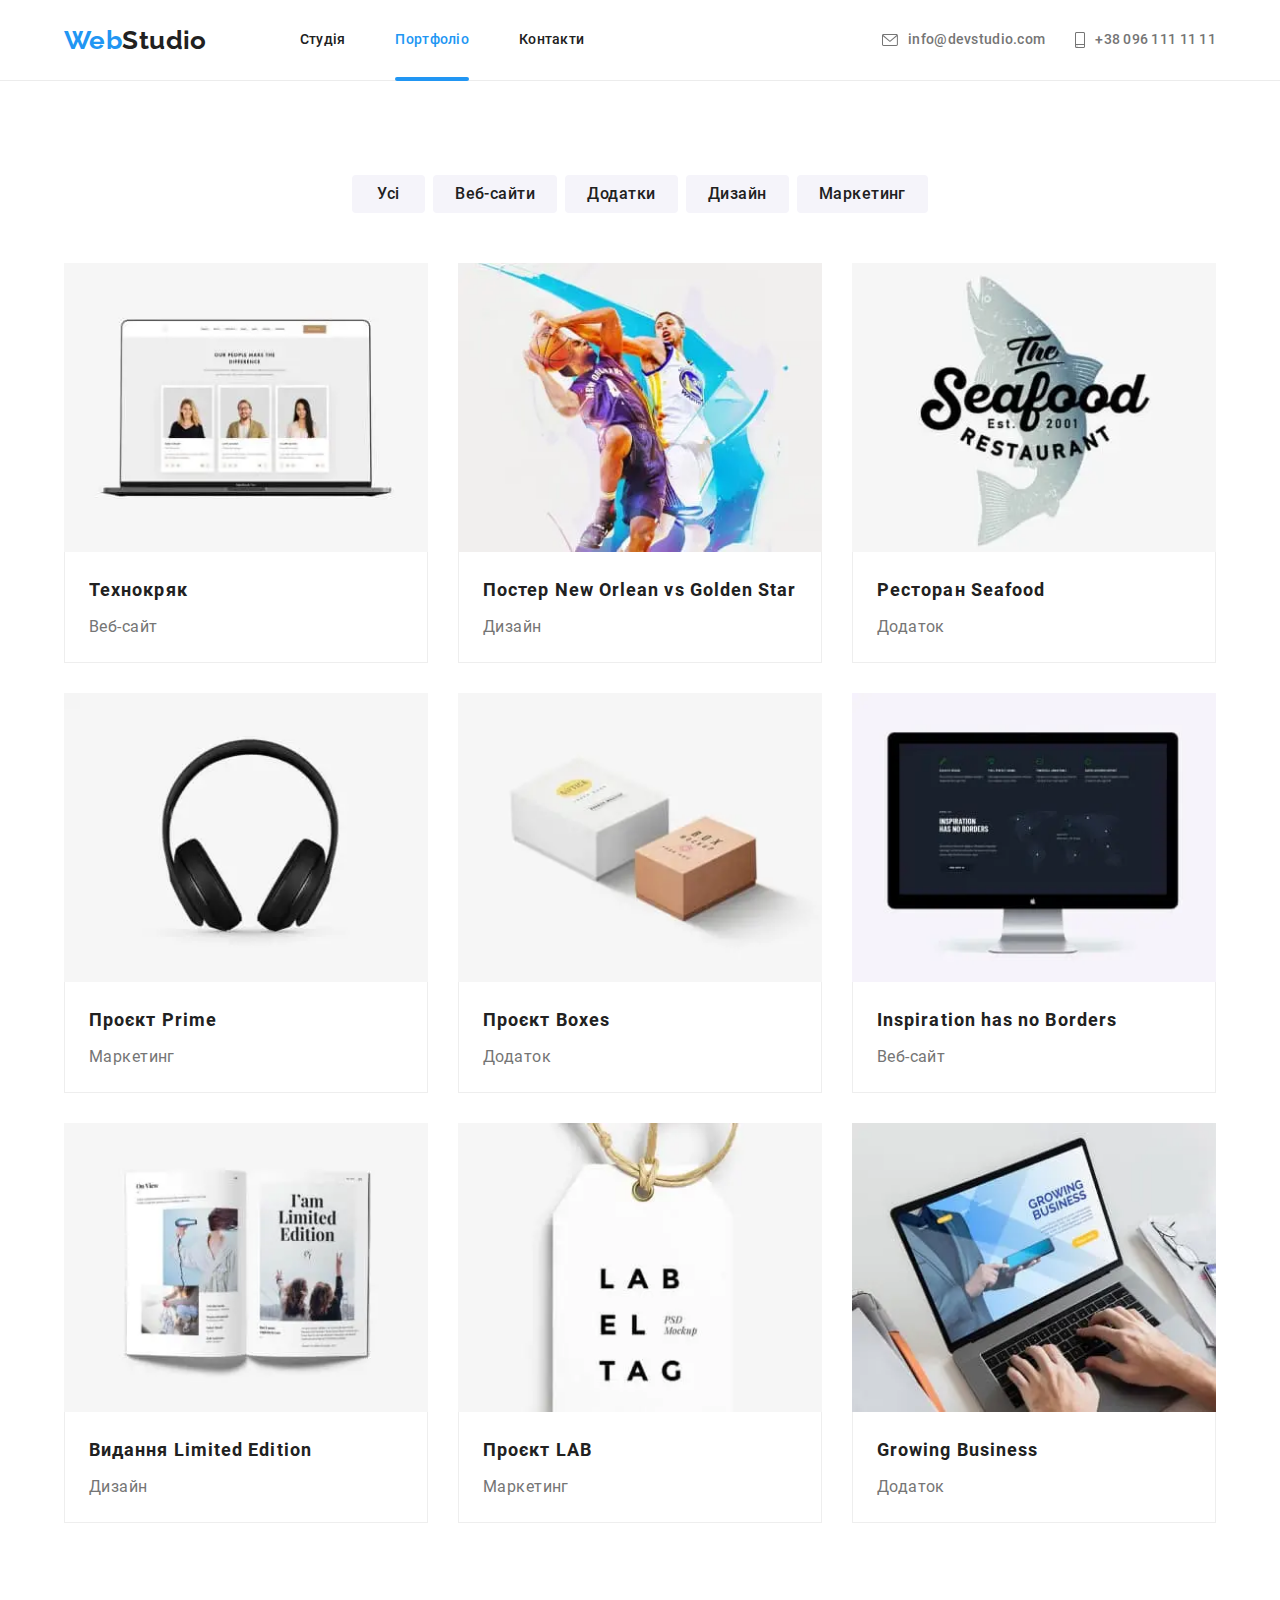
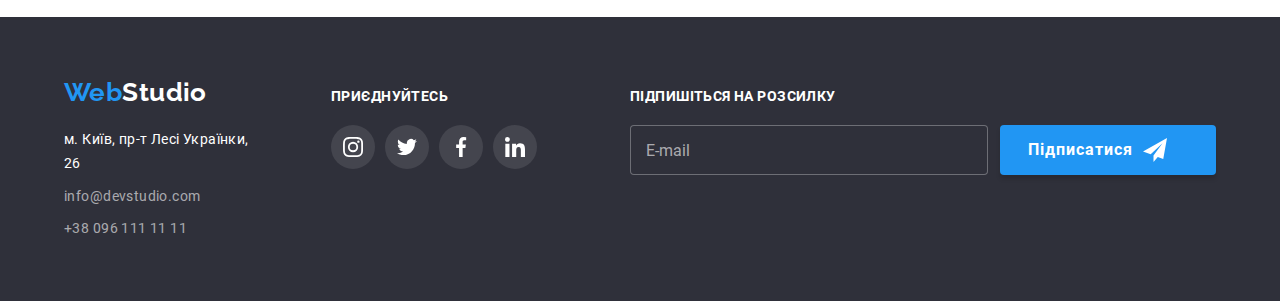
==== portfolio.html @ f9fe9666 "hover and focus from form" ====
<!DOCTYPE html>
<html lang="ru">
  <head>
    <meta charset="UTF-8" />
    <meta name="viewport" content="width=device-width, initial-scale=1.0" />
    <meta http-equiv="X-UA-Compatible" content="IE=Edge" />
    <title>goit-markup-hw-08</title>
    <meta
      name="description"
      content="Портфолио со всеми работами компании Web Studio" />

    <link rel="stylesheet" href="./css/portfolio.min.css" />
    <link rel="shortcut icon" href="./images/favicon.svg" type="image/x-icon" />

    <!-- <link
      rel="preload"
      href="./fonts/Roboto-Regular.ttf"
      as="font"
      type="font/ttf"
      crossorigin />
    <link
      rel="preload"
      href="./fonts/Roboto-Medium.ttf"
      as="font"
      type="font/ttf"
      crossorigin />
    <link
      rel="preload"
      href="./fonts/Roboto-Bold.ttf"
      as="font"
      type="font/ttf"
      crossorigin />
    <link
      rel="preload"
      href="./fonts/Roboto-Black.ttf"
      as="font"
      type="font/ttf"
      crossorigin />
    <link
      rel="preload"
      href="./fonts/Raleway-Bold.ttf"
      as="font"
      type="font/ttf"
      crossorigin /> -->
  </head>
  <body>
    <header class="header">
      <div class="container main-nav">
        <!-- Лого-->
        <a href="./index.html" class="logo header__logo"
          ><span class="logo__text">Web</span>Studio</a
        >

        <!-- Мобільне меню-бургер -->
        <button
          type="button"
          class="mobile-button"
          aria-expanded="false"
          aria-controls="menu-container"
          data-menu-button>
          <svg
            width="40"
            height="40"
            aria-label="Перемикач мобільного меню"
            class="mobile-button__icon">
            <use class="icon-cross" href="./images/sprite.svg#icon-cross"></use>
            <use
              class="icon-menu"
              href="./images/sprite.svg#icon-mobile-menu"></use>
          </svg>
        </button>

        <div class="menu-container" id="menu-container" data-menu>
          <!-- Меню в хедері -->
          <nav>
            <ul class="menu">
              <li class="menu__item">
                <a href="./index.html" class="menu__link">Студія</a>
              </li>
              <li class="menu__item">
                <a
                  href="./portfolio.html"
                  class="menu__link menu__link--current"
                  >Портфоліо</a
                >
              </li>
              <li class="menu__item">
                <a href="#" class="menu__link">Контакти</a>
              </li>
            </ul>
          </nav>

          <!-- Контакти в хедері -->
          <ul class="contacts">
            <li class="contacts__item">
              <a href="mailto:info@devstudio.com" class="contacts__link">
                <div class="contacts__icon">
                  <svg class="contacts__mail" width="16" height="12">
                    <use href="./images/sprite.svg#icon-head-mail"></use>
                  </svg>
                  info@devstudio.com
                </div></a
              >
            </li>
            <li class="contacts__item">
              <a href="tel:+380961111111" class="contacts__link">
                <div class="contacts__icon">
                  <svg class="contacts__phone" width="10" height="16">
                    <use href="./images/sprite.svg#icon-head-phone"></use>
                  </svg>
                  +38 096 111 11 11
                </div>
              </a>
            </li>
          </ul>
        </div>
      </div>
    </header>

    <main>
      <div class="container">
        <section class="section portfolio">
          <!-- Фільтри -->
          <ul class="filters">
            <li class="filters__item">
              <button type="button" class="filters__btn">Усі</button>
            </li>

            <li class="filters__item">
              <button type="button" class="filters__btn">Веб-сайти</button>
            </li>
            <li class="filters__item">
              <button type="button" class="filters__btn">Додатки</button>
            </li>
            <li class="filters__item">
              <button type="button" class="filters__btn">Дизайн</button>
            </li>
            <li class="filters__item">
              <button type="button" class="filters__btn">Маркетинг</button>
            </li>
          </ul>

          <!-- Портфоліо -->
          <ul class="portfolio__list">
            <li class="portfolio__item">
              <a href="#" class="portfolio__link">
                <div class="portfolio__thumb">
                  <picture>
                    <source
                      srcset="
                        ./images/desktop/portfolio-1-1200@1x.webp 1x,
                        ./images/desktop/portfolio-1-1200@2x.webp 2x
                      "
                      type="image/webp"
                      media="(min-width: 1200px)" />
                    <source
                      srcset="
                        ./images/tablet/portfolio-1-768@1x.webp 1x,
                        ./images/tablet/portfolio-1-768@2x.webp 2x
                      "
                      type="image/webp"
                      media="(min-width: 768px)" />
                    <source
                      srcset="
                        ./images/mobile/portfolio-1-480@1x.webp 1x,
                        ./images/mobile/portfolio-1-480@2x.webp 2x
                      "
                      type="image/webp"
                      media="(max-width: 767px)" />

                    <source
                      srcset="
                        ./images/desktop/portfolio-1-1200@1x.jpg 1x,
                        ./images/desktop/portfolio-1-1200@2x.jpg 2x
                      "
                      media="(min-width: 1200px)" />
                    <source
                      srcset="
                        ./images/tablet/portfolio-1-768@1x.jpg 1x,
                        ./images/tablet/portfolio-1-768@2x.jpg 2x
                      "
                      media="(min-width: 768px)" />
                    <source
                      srcset="
                        ./images/mobile/portfolio-1-480@1x.jpg 1x,
                        ./images/mobile/portfolio-1-480@2x.jpg 2x
                      "
                      media="(max-width: 767px)" />

                    <img
                      src="./images/mobile/portfolio-1-480@1x.jpg"
                      loading="lazy"
                      alt=""
                      width="450"
                      height="294" />
                  </picture>
                  <p class="portfolio__tooltip">
                    Ресурс пропонує комплексні пропозиції з різним рівнем
                    функціоналу та сервісів. Все це дозволить відвідувачу
                    отримати вичерпні відомості про компанію чи приватну особу.
                  </p>
                </div>
                <div class="portfolio__content">
                  <h2 class="portfolio__title">Технокряк</h2>
                  <p class="portfolio__text">Веб-сайт</p>
                </div>
              </a>
            </li>

            <li class="portfolio__item">
              <a href="#" class="portfolio__link">
                <div class="portfolio__thumb">
                  <picture>
                    <source
                      srcset="
                        ./images/desktop/portfolio-2-1200@1x.webp 1x,
                        ./images/desktop/portfolio-2-1200@2x.webp 2x
                      "
                      type="image/webp"
                      media="(min-width: 1200px)" />
                    <source
                      srcset="
                        ./images/tablet/portfolio-2-768@1x.webp 1x,
                        ./images/tablet/portfolio-2-768@2x.webp 2x
                      "
                      type="image/webp"
                      media="(min-width: 768px)" />
                    <source
                      srcset="
                        ./images/mobile/portfolio-2-480@1x.webp 1x,
                        ./images/mobile/portfolio-2-480@2x.webp 2x
                      "
                      type="image/webp"
                      media="(max-width: 767px)" />

                    <source
                      srcset="
                        ./images/desktop/portfolio-2-1200@1x.jpg 1x,
                        ./images/desktop/portfolio-2-1200@2x.jpg 2x
                      "
                      media="(min-width: 1200px)" />
                    <source
                      srcset="
                        ./images/tablet/portfolio-2-768@1x.jpg 1x,
                        ./images/tablet/portfolio-2-768@2x.jpg 2x
                      "
                      media="(min-width: 768px)" />
                    <source
                      srcset="
                        ./images/mobile/portfolio-2-480@1x.jpg 1x,
                        ./images/mobile/portfolio-2-480@2x.jpg 2x
                      "
                      media="(max-width: 767px)" />

                    <img
                      src="./images/mobile/portfolio-2-480@1x.jpg"
                      loading="lazy"
                      alt=""
                      width="450"
                      height="294" />
                  </picture>
                  <p class="portfolio__tooltip">
                    Ресурс пропонує комплексні пропозиції з різним рівнем
                    функціоналу та сервісів. Все це дозволить відвідувачу
                    отримати вичерпні відомості про компанію чи приватну особу.
                  </p>
                </div>
                <div class="portfolio__content">
                  <h2 class="portfolio__title">
                    Постер New Orlean vs Golden Star
                  </h2>
                  <p class="portfolio__text">Дизайн</p>
                </div>
              </a>
            </li>
            <li class="portfolio__item">
              <a href="#" class="portfolio__link">
                <div class="portfolio__thumb">
                  <picture>
                    <source
                      srcset="
                        ./images/desktop/portfolio-3-1200@1x.webp 1x,
                        ./images/desktop/portfolio-3-1200@2x.webp 2x
                      "
                      type="image/webp"
                      media="(min-width: 1200px)" />
                    <source
                      srcset="
                        ./images/tablet/portfolio-3-768@1x.webp 1x,
                        ./images/tablet/portfolio-3-768@2x.webp 2x
                      "
                      type="image/webp"
                      media="(min-width: 768px)" />
                    <source
                      srcset="
                        ./images/mobile/portfolio-3-480@1x.webp 1x,
                        ./images/mobile/portfolio-3-480@2x.webp 2x
                      "
                      type="image/webp"
                      media="(max-width: 767px)" />

                    <source
                      srcset="
                        ./images/desktop/portfolio-3-1200@1x.jpg 1x,
                        ./images/desktop/portfolio-3-1200@2x.jpg 2x
                      "
                      media="(min-width: 1200px)" />
                    <source
                      srcset="
                        ./images/tablet/portfolio-3-768@1x.jpg 1x,
                        ./images/tablet/portfolio-3-768@2x.jpg 2x
                      "
                      media="(min-width: 768px)" />
                    <source
                      srcset="
                        ./images/mobile/portfolio-3-480@1x.jpg 1x,
                        ./images/mobile/portfolio-3-480@2x.jpg 2x
                      "
                      media="(max-width: 767px)" />

                    <img
                      src="./images/mobile/portfolio-3-480@1x.jpg"
                      loading="lazy"
                      alt=""
                      width="450"
                      height="294" />
                  </picture>
                  <p class="portfolio__tooltip">
                    Ресурс пропонує комплексні пропозиції з різним рівнем
                    функціоналу та сервісів. Все це дозволить відвідувачу
                    отримати вичерпні відомості про компанію чи приватну особу.
                  </p>
                </div>
                <div class="portfolio__content">
                  <h2 class="portfolio__title">Ресторан Seafood</h2>
                  <p class="portfolio__text">Додаток</p>
                </div>
              </a>
            </li>
            <li class="portfolio__item">
              <a href="#" class="portfolio__link">
                <div class="portfolio__thumb">
                  <picture>
                    <source
                      srcset="
                        ./images/desktop/portfolio-4-1200@1x.webp 1x,
                        ./images/desktop/portfolio-4-1200@2x.webp 2x
                      "
                      type="image/webp"
                      media="(min-width: 1200px)" />
                    <source
                      srcset="
                        ./images/tablet/portfolio-4-768@1x.webp 1x,
                        ./images/tablet/portfolio-4-768@2x.webp 2x
                      "
                      type="image/webp"
                      media="(min-width: 768px)" />
                    <source
                      srcset="
                        ./images/mobile/portfolio-4-480@1x.webp 1x,
                        ./images/mobile/portfolio-4-480@2x.webp 2x
                      "
                      type="image/webp"
                      media="(max-width: 767px)" />

                    <source
                      srcset="
                        ./images/desktop/portfolio-4-1200@1x.jpg 1x,
                        ./images/desktop/portfolio-4-1200@2x.jpg 2x
                      "
                      media="(min-width: 1200px)" />
                    <source
                      srcset="
                        ./images/tablet/portfolio-4-768@1x.jpg 1x,
                        ./images/tablet/portfolio-4-768@2x.jpg 2x
                      "
                      media="(min-width: 768px)" />
                    <source
                      srcset="
                        ./images/mobile/portfolio-4-480@1x.jpg 1x,
                        ./images/mobile/portfolio-4-480@2x.jpg 2x
                      "
                      media="(max-width: 767px)" />

                    <img
                      src="./images/mobile/portfolio-4-480@1x.jpg"
                      loading="lazy"
                      alt=""
                      width="450"
                      height="294" />
                  </picture>
                  <p class="portfolio__tooltip">
                    Ресурс пропонує комплексні пропозиції з різним рівнем
                    функціоналу та сервісів. Все це дозволить відвідувачу
                    отримати вичерпні відомості про компанію чи приватну особу.
                  </p>
                </div>
                <div class="portfolio__content">
                  <h2 class="portfolio__title">Проєкт Prime</h2>
                  <p class="portfolio__text">Маркетинг</p>
                </div>
              </a>
            </li>
            <li class="portfolio__item">
              <a href="#" class="portfolio__link">
                <div class="portfolio__thumb">
                  <picture>
                    <source
                      srcset="
                        ./images/desktop/portfolio-5-1200@1x.webp 1x,
                        ./images/desktop/portfolio-5-1200@2x.webp 2x
                      "
                      type="image/webp"
                      media="(min-width: 1200px)" />
                    <source
                      srcset="
                        ./images/tablet/portfolio-5-768@1x.webp 1x,
                        ./images/tablet/portfolio-5-768@2x.webp 2x
                      "
                      type="image/webp"
                      media="(min-width: 768px)" />
                    <source
                      srcset="
                        ./images/mobile/portfolio-5-480@1x.webp 1x,
                        ./images/mobile/portfolio-5-480@2x.webp 2x
                      "
                      type="image/webp"
                      media="(max-width: 767px)" />

                    <source
                      srcset="
                        ./images/desktop/portfolio-5-1200@1x.jpg 1x,
                        ./images/desktop/portfolio-5-1200@2x.jpg 2x
                      "
                      media="(min-width: 1200px)" />
                    <source
                      srcset="
                        ./images/tablet/portfolio-5-768@1x.jpg 1x,
                        ./images/tablet/portfolio-5-768@2x.jpg 2x
                      "
                      media="(min-width: 768px)" />
                    <source
                      srcset="
                        ./images/mobile/portfolio-5-480@1x.jpg 1x,
                        ./images/mobile/portfolio-5-480@2x.jpg 2x
                      "
                      media="(max-width: 767px)" />

                    <img
                      src="./images/mobile/portfolio-5-480@1x.jpg"
                      loading="lazy"
                      alt=""
                      width="450"
                      height="294" />
                  </picture>
                  <p class="portfolio__tooltip">
                    Ресурс пропонує комплексні пропозиції з різним рівнем
                    функціоналу та сервісів. Все це дозволить відвідувачу
                    отримати вичерпні відомості про компанію чи приватну особу.
                  </p>
                </div>
                <div class="portfolio__content">
                  <h2 class="portfolio__title">Проєкт Boxes</h2>
                  <p class="portfolio__text">Додаток</p>
                </div>
              </a>
            </li>
            <li class="portfolio__item">
              <a href="#" class="portfolio__link">
                <div class="portfolio__thumb">
                  <picture>
                    <source
                      srcset="
                        ./images/desktop/portfolio-6-1200@1x.webp 1x,
                        ./images/desktop/portfolio-6-1200@2x.webp 2x
                      "
                      type="image/webp"
                      media="(min-width: 1200px)" />
                    <source
                      srcset="
                        ./images/tablet/portfolio-6-768@1x.webp 1x,
                        ./images/tablet/portfolio-6-768@2x.webp 2x
                      "
                      type="image/webp"
                      media="(min-width: 768px)" />
                    <source
                      srcset="
                        ./images/mobile/portfolio-6-480@1x.webp 1x,
                        ./images/mobile/portfolio-6-480@2x.webp 2x
                      "
                      type="image/webp"
                      media="(max-width: 767px)" />

                    <source
                      srcset="
                        ./images/desktop/portfolio-6-1200@1x.jpg 1x,
                        ./images/desktop/portfolio-6-1200@2x.jpg 2x
                      "
                      media="(min-width: 1200px)" />
                    <source
                      srcset="
                        ./images/tablet/portfolio-6-768@1x.jpg 1x,
                        ./images/tablet/portfolio-6-768@2x.jpg 2x
                      "
                      media="(min-width: 768px)" />
                    <source
                      srcset="
                        ./images/mobile/portfolio-6-480@1x.jpg 1x,
                        ./images/mobile/portfolio-6-480@2x.jpg 2x
                      "
                      media="(max-width: 767px)" />

                    <img
                      src="./images/mobile/portfolio-6-480@1x.jpg"
                      loading="lazy"
                      alt=""
                      width="450"
                      height="294" />
                  </picture>
                  <p class="portfolio__tooltip">
                    Ресурс пропонує комплексні пропозиції з різним рівнем
                    функціоналу та сервісів. Все це дозволить відвідувачу
                    отримати вичерпні відомості про компанію чи приватну особу.
                  </p>
                </div>
                <div class="portfolio__content">
                  <h2 class="portfolio__title">Inspiration has no Borders</h2>
                  <p class="portfolio__text">Веб-сайт</p>
                </div>
              </a>
            </li>
            <li class="portfolio__item">
              <a href="#" class="portfolio__link">
                <div class="portfolio__thumb">
                  <picture>
                    <source
                      srcset="
                        ./images/desktop/portfolio-7-1200@1x.webp 1x,
                        ./images/desktop/portfolio-7-1200@2x.webp 2x
                      "
                      type="image/webp"
                      media="(min-width: 1200px)" />
                    <source
                      srcset="
                        ./images/tablet/portfolio-7-768@1x.webp 1x,
                        ./images/tablet/portfolio-7-768@2x.webp 2x
                      "
                      type="image/webp"
                      media="(min-width: 768px)" />
                    <source
                      srcset="
                        ./images/mobile/portfolio-7-480@1x.webp 1x,
                        ./images/mobile/portfolio-7-480@2x.webp 2x
                      "
                      type="image/webp"
                      media="(max-width: 767px)" />

                    <source
                      srcset="
                        ./images/desktop/portfolio-7-1200@1x.jpg 1x,
                        ./images/desktop/portfolio-7-1200@2x.jpg 2x
                      "
                      media="(min-width: 1200px)" />
                    <source
                      srcset="
                        ./images/tablet/portfolio-7-768@1x.jpg 1x,
                        ./images/tablet/portfolio-7-768@2x.jpg 2x
                      "
                      media="(min-width: 768px)" />
                    <source
                      srcset="
                        ./images/mobile/portfolio-7-480@1x.jpg 1x,
                        ./images/mobile/portfolio-7-480@2x.jpg 2x
                      "
                      media="(max-width: 767px)" />

                    <img
                      src="./images/mobile/portfolio-7-480@1x.jpg"
                      loading="lazy"
                      alt=""
                      width="450"
                      height="294" />
                  </picture>
                  <p class="portfolio__tooltip">
                    Ресурс пропонує комплексні пропозиції з різним рівнем
                    функціоналу та сервісів. Все це дозволить відвідувачу
                    отримати вичерпні відомості про компанію чи приватну особу.
                  </p>
                </div>
                <div class="portfolio__content">
                  <h2 class="portfolio__title">Видання Limited Edition</h2>
                  <p class="portfolio__text">Дизайн</p>
                </div>
              </a>
            </li>
            <li class="portfolio__item">
              <a href="#" class="portfolio__link">
                <div class="portfolio__thumb">
                  <picture>
                    <source
                      srcset="
                        ./images/desktop/portfolio-8-1200@1x.webp 1x,
                        ./images/desktop/portfolio-8-1200@2x.webp 2x
                      "
                      type="image/webp"
                      media="(min-width: 1200px)" />
                    <source
                      srcset="
                        ./images/tablet/portfolio-8-768@1x.webp 1x,
                        ./images/tablet/portfolio-8-768@2x.webp 2x
                      "
                      type="image/webp"
                      media="(min-width: 768px)" />
                    <source
                      srcset="
                        ./images/mobile/portfolio-8-480@1x.webp 1x,
                        ./images/mobile/portfolio-8-480@2x.webp 2x
                      "
                      type="image/webp"
                      media="(max-width: 767px)" />

                    <source
                      srcset="
                        ./images/desktop/portfolio-8-1200@1x.jpg 1x,
                        ./images/desktop/portfolio-8-1200@2x.jpg 2x
                      "
                      media="(min-width: 1200px)" />
                    <source
                      srcset="
                        ./images/tablet/portfolio-8-768@1x.jpg 1x,
                        ./images/tablet/portfolio-8-768@2x.jpg 2x
                      "
                      media="(min-width: 768px)" />
                    <source
                      srcset="
                        ./images/mobile/portfolio-8-480@1x.jpg 1x,
                        ./images/mobile/portfolio-8-480@2x.jpg 2x
                      "
                      media="(max-width: 767px)" />

                    <img
                      src="./images/mobile/portfolio-8-480@1x.jpg"
                      loading="lazy"
                      alt=""
                      width="450"
                      height="294" />
                  </picture>
                  <p class="portfolio__tooltip">
                    Ресурс пропонує комплексні пропозиції з різним рівнем
                    функціоналу та сервісів. Все це дозволить відвідувачу
                    отримати вичерпні відомості про компанію чи приватну особу.
                  </p>
                </div>
                <div class="portfolio__content">
                  <h2 class="portfolio__title">Проєкт LAB</h2>
                  <p class="portfolio__text">Маркетинг</p>
                </div>
              </a>
            </li>
            <li class="portfolio__item">
              <a href="#" class="portfolio__link">
                <div class="portfolio__thumb">
                  <picture>
                    <source
                      srcset="
                        ./images/desktop/portfolio-9-1200@1x.webp 1x,
                        ./images/desktop/portfolio-9-1200@2x.webp 2x
                      "
                      type="image/webp"
                      media="(min-width: 1200px)" />
                    <source
                      srcset="
                        ./images/tablet/portfolio-9-768@1x.webp 1x,
                        ./images/tablet/portfolio-9-768@2x.webp 2x
                      "
                      type="image/webp"
                      media="(min-width: 768px)" />
                    <source
                      srcset="
                        ./images/mobile/portfolio-9-480@1x.webp 1x,
                        ./images/mobile/portfolio-9-480@2x.webp 2x
                      "
                      type="image/webp"
                      media="(max-width: 767px)" />

                    <source
                      srcset="
                        ./images/desktop/portfolio-9-1200@1x.jpg 1x,
                        ./images/desktop/portfolio-9-1200@2x.jpg 2x
                      "
                      media="(min-width: 1200px)" />
                    <source
                      srcset="
                        ./images/tablet/portfolio-9-768@1x.jpg 1x,
                        ./images/tablet/portfolio-9-768@2x.jpg 2x
                      "
                      media="(min-width: 768px)" />
                    <source
                      srcset="
                        ./images/mobile/portfolio-9-480@1x.jpg 1x,
                        ./images/mobile/portfolio-9-480@2x.jpg 2x
                      "
                      media="(max-width: 767px)" />

                    <img
                      src="./images/mobile/portfolio-9-480@1x.jpg"
                      loading="lazy"
                      alt=""
                      width="450"
                      height="294" />
                  </picture>
                  <p class="portfolio__tooltip">
                    Ресурс пропонує комплексні пропозиції з різним рівнем
                    функціоналу та сервісів. Все це дозволить відвідувачу
                    отримати вичерпні відомості про компанію чи приватну особу.
                  </p>
                </div>
                <div class="portfolio__content">
                  <h2 class="portfolio__title">Growing Business</h2>
                  <p class="portfolio__text">Додаток</p>
                </div>
              </a>
            </li>
          </ul>
        </section>
      </div>
    </main>

    <footer class="footer">
      <div class="container">
        <div class="footer-blocks">
          <div class="address-block">
            <!-- footer-logo -->
            <a href="./index.html" class="logo footer__logo"
              ><span class="logo__text">Web</span>Studio</a
            >

            <!-- footer-contacts -->
            <address class="adress">
              <p class="adress__map">м. Київ, пр-т Лесі Українки, 26</p>
              <ul class="adress__list">
                <li class="adress__item">
                  <a href="mailto:info@devstudio.com" class="adress__link"
                    >info@devstudio.com</a
                  >
                </li>
                <li class="adress__item">
                  <a href="tel:+380961111111" class="adress__link"
                    >+38 096 111 11 11</a
                  >
                </li>
              </ul>
            </address>
          </div>
          <!-- <footer-socials> -->
          <div class="networks">
            <b class="networks__title">приєднуйтесь</b>
            <ul class="networks__list">
              <li class="networks__item">
                <a
                  href="#"
                  class="media-link networks__link"
                  aria-label="Instagram">
                  <svg class="media-icon networks__icon" width="20" height="20">
                    <use href="./images/sprite.svg#icon-instagram"></use>
                  </svg>
                </a>
              </li>
              <li class="networks__item">
                <a
                  href="#"
                  class="media-link networks__link"
                  aria-label="Twiter">
                  <svg class="media-icon networks__icon" width="20" height="20">
                    <use href="./images/sprite.svg#icon-twitter"></use>
                  </svg>
                </a>
              </li>
              <li class="networks__item">
                <a
                  href="#"
                  class="media-link networks__link"
                  aria-label="Facebook">
                  <svg class="media-icon networks__icon" width="20" height="20">
                    <use href="./images/sprite.svg#icon-facebook"></use>
                  </svg>
                </a>
              </li>
              <li class="networks__item">
                <a
                  href="https://github.com/mityaua/goit-markup-hw-08"
                  class="media-link networks__link"
                  target="_blank"
                  rel="noopener noreferrer"
                  aria-label="LinkedIn">
                  <svg class="media-icon networks__icon" width="20" height="20">
                    <use href="./images/sprite.svg#icon-linkedin"></use>
                  </svg>
                </a>
              </li>
            </ul>
          </div>

          <!-- footer-subscrabe -->
          <div class="subscribe">
            <b class="networks__title">Підпишіться на розсилку</b>
            <form class="subscribe__field">
              <input
                type="email"
                name="subscribe-email"
                id="subscribe-email"
                placeholder="E-mail"
                required
                class="subscribe__input"
                aria-label="Введіть адресу для розсилки" />
              <button
                type="submit"
                class="btn subscribe__btn"
                aria-label="Оформляє підписку на розсилку">
                <span> Підписатися</span>
                <svg class="subscribe__icon" width="24" height="24">
                  <use href="./images/sprite.svg#icon-send"></use>
                </svg>
              </button>
            </form>
          </div>
        </div>
      </div>
    </footer>

    <!-- Скрипт для мобільного меню -->
    <script src="./js/menu.js"></script>
  </body>
</html>
---- css/portfolio.min.css ----
.networks__list,.adress__list,.contacts,.menu,.portfolio__list,.filters{padding:0;margin:0;list-style:none}@font-face{font-family:"Raleway";src:local("Raleway"),url("../fonts/Raleway-Bold.ttf") format("truetype");font-weight:700;font-style:normal;font-display:fallback}@font-face{font-family:"Roboto";src:local("Roboto"),url("../fonts/Roboto-Regular.ttf") format("truetype");font-weight:400;font-style:normal;font-display:fallback}@font-face{font-family:"Roboto";src:local("Roboto"),url("../fonts/Roboto-Medium.ttf") format("truetype");font-weight:500;font-style:normal;font-display:fallback}@font-face{font-family:"Roboto";src:local("Roboto"),url("../fonts/Roboto-Bold.ttf") format("truetype");font-weight:700;font-style:normal;font-display:fallback}@font-face{font-family:"Roboto";src:local("Roboto"),url("../fonts/Roboto-Black.ttf") format("truetype");font-weight:900;font-style:normal;font-display:fallback}/*! modern-normalize v0.7.0 | MIT License | https://github.com/sindresorhus/modern-normalize */*,::after,::before{-webkit-box-sizing:border-box;box-sizing:border-box}:root{-moz-tab-size:4;-o-tab-size:4;tab-size:4}html{line-height:1.15;-webkit-text-size-adjust:100%}body{margin:0}body{font-family:system-ui,-apple-system,"Segoe UI",Roboto,Helvetica,Arial,sans-serif,"Apple Color Emoji","Segoe UI Emoji"}hr{height:0}abbr[title]{-webkit-text-decoration:underline dotted;text-decoration:underline dotted}b,strong{font-weight:bolder}code,kbd,pre,samp{font-family:ui-monospace,SFMono-Regular,Consolas,"Liberation Mono",Menlo,monospace;font-size:1em}small{font-size:80%}sub,sup{font-size:75%;line-height:0;position:relative;vertical-align:baseline}sub{bottom:-0.25em}sup{top:-0.5em}button,input,optgroup,select,textarea{font-family:inherit;font-size:100%;line-height:1.15;margin:0}button,select{text-transform:none}[type=button],[type=reset],[type=submit],button{-webkit-appearance:button}[type=button]::-moz-focus-inner,[type=reset]::-moz-focus-inner,[type=submit]::-moz-focus-inner,button::-moz-focus-inner{border-style:none;padding:0}[type=button]:-moz-focusring,[type=reset]:-moz-focusring,[type=submit]:-moz-focusring,button:-moz-focusring{outline:1px dotted ButtonText}legend{padding:0}progress{vertical-align:baseline}[type=number]::-webkit-inner-spin-button,[type=number]::-webkit-outer-spin-button{height:auto}[type=search]{-webkit-appearance:textfield;outline-offset:-2px}[type=search]::-webkit-search-decoration{-webkit-appearance:none}::-webkit-file-upload-button{-webkit-appearance:button;font:inherit}summary{display:list-item}body{background-color:#fff;color:#757575;font-family:Roboto,sans-serif;letter-spacing:.03em;font-size:14px;line-height:1.71}body.modal-open{overflow:hidden}@media screen and (max-width: 767px){body{padding-top:60px}}img{display:block;max-width:100%;height:auto}.visually-hidden{position:absolute;width:1px;height:1px;margin:-1px;border:0;padding:0;clip:rect(0 0 0 0);overflow:hidden}.header{border-bottom:1px solid #ececec}@media screen and (max-width: 767px){.header{position:fixed;top:0;width:100%;background-color:#fff;z-index:1}}@media screen and (max-width: 767px){.main-nav{display:-webkit-box;display:-ms-flexbox;display:flex;-webkit-box-pack:justify;-ms-flex-pack:justify;justify-content:space-between;-webkit-box-align:center;-ms-flex-align:center;align-items:center;height:60px}}@media screen and (min-width: 768px){.main-nav{display:-webkit-box;display:-ms-flexbox;display:flex;-webkit-box-pack:justify;-ms-flex-pack:justify;justify-content:space-between;-webkit-box-align:center;-ms-flex-align:center;align-items:center}}.filters{display:-webkit-box;display:-ms-flexbox;display:flex}@media screen and (max-width: 767px){.filters{-ms-flex-wrap:wrap;flex-wrap:wrap;margin-bottom:40px}}@media screen and (min-width: 768px)and (max-width: 1199px){.filters{-ms-flex-wrap:nowrap;flex-wrap:nowrap;-webkit-box-pack:center;-ms-flex-pack:center;justify-content:center;margin-bottom:30px}}@media screen and (min-width: 1200px){.filters{-webkit-box-pack:center;-ms-flex-pack:center;justify-content:center;margin-bottom:50px}}@media screen and (max-width: 767px){.filters__item:not(:last-child){margin-right:8px}.filters__item:not(:nth-last-child(-n+2)){margin-bottom:15px}}@media screen and (min-width: 768px)and (max-width: 1199px){.filters__item:not(:last-child){margin-right:8px}}@media screen and (min-width: 1200px){.filters__item:not(:last-child){margin-right:8px}}.filters__btn{display:inline-block;min-width:73px;height:38px;padding:6px 22px;border-radius:4px;border:0px solid rgba(0,0,0,0);background-color:#f5f4fa;color:#212121;font-family:inherit;font-weight:500;font-size:16px;line-height:1.62;text-align:center;letter-spacing:.03em;-webkit-transition:all 250ms cubic-bezier(0.4, 0, 0.2, 1);transition:all 250ms cubic-bezier(0.4, 0, 0.2, 1)}.filters__btn:hover,.filters__btn:focus{background-color:#2196f3;-webkit-box-shadow:0px 4px 4px rgba(0,0,0,.15);box-shadow:0px 4px 4px rgba(0,0,0,.15);color:#fff;cursor:pointer}@media screen and (min-width: 768px)and (max-width: 1199px){.portfolio__list{display:-webkit-box;display:-ms-flexbox;display:flex;-ms-flex-wrap:wrap;flex-wrap:wrap}}@media screen and (min-width: 1200px){.portfolio__list{display:-webkit-box;display:-ms-flexbox;display:flex;-ms-flex-wrap:wrap;flex-wrap:wrap}}.portfolio__item{height:100%;-webkit-transition:-webkit-box-shadow 250ms cubic-bezier(0.4, 0, 0.2, 1);transition:-webkit-box-shadow 250ms cubic-bezier(0.4, 0, 0.2, 1);transition:box-shadow 250ms cubic-bezier(0.4, 0, 0.2, 1);transition:box-shadow 250ms cubic-bezier(0.4, 0, 0.2, 1), -webkit-box-shadow 250ms cubic-bezier(0.4, 0, 0.2, 1)}@media screen and (max-width: 767px){.portfolio__item:not(:last-child){margin-bottom:30px}}@media screen and (min-width: 768px)and (max-width: 1199px){.portfolio__item{width:calc((100% - 30px)/2)}.portfolio__item:nth-last-child(n+2){margin-bottom:30px}.portfolio__item:not(:nth-child(2n)){margin-right:30px}}@media screen and (min-width: 1200px){.portfolio__item{width:calc((100% - 60px)/3)}.portfolio__item:nth-last-child(n+4){margin-bottom:30px}.portfolio__item:not(:nth-child(3n)){margin-right:30px}}.portfolio__item:hover,.portfolio__item:focus{-webkit-box-shadow:0px 1px 1px rgba(0,0,0,.12),0px 4px 4px rgba(0,0,0,.06),1px 4px 6px rgba(0,0,0,.16);box-shadow:0px 1px 1px rgba(0,0,0,.12),0px 4px 4px rgba(0,0,0,.06),1px 4px 6px rgba(0,0,0,.16)}.portfolio__link{text-decoration:none}.portfolio__thumb{position:relative;overflow:hidden}.portfolio__tooltip{position:absolute;bottom:0;left:0;-webkit-transform:translate(0, 100%);transform:translate(0, 100%);display:-webkit-box;display:-ms-flexbox;display:flex;-webkit-box-pack:center;-ms-flex-pack:center;justify-content:center;-webkit-box-align:center;-ms-flex-align:center;align-items:center;width:100%;height:100%;margin:0;padding:24px 24px 0;background-color:rgba(33,150,243,.9);color:#fff;font-size:18px;line-height:1.56;-webkit-transition:all 250ms cubic-bezier(0.4, 0, 0.2, 1);transition:all 250ms cubic-bezier(0.4, 0, 0.2, 1);opacity:0}.portfolio__link:hover .portfolio__tooltip,.portfolio__link:focus .portfolio__tooltip{-webkit-transform:translateY(0);transform:translateY(0);opacity:1}@media screen and (max-width: 767px){.portfolio__tooltip{overflow-y:auto}}@media screen and (min-width: 768px)and (max-width: 1199px){.portfolio__tooltip{padding:49px 24px}}@media screen and (min-width: 1200px){.portfolio__tooltip{padding:63px 24px}}.portfolio__content{padding:20px 24px;border-right:1px solid #eee;border-left:1px solid #eee;border-bottom:1px solid #eee}.portfolio__title{margin-top:0;margin-bottom:4px;color:#212121;font-weight:700;font-size:18px;line-height:2;letter-spacing:.06em;white-space:nowrap;overflow:hidden;text-overflow:ellipsis}.portfolio__text{margin:0;color:#757575;font-size:16px;line-height:1.87}.footer{padding:60px 0px;background-color:#2f303a;color:#fff}@media screen and (min-width: 768px)and (max-width: 1199px){.footer-blocks{display:-webkit-box;display:-ms-flexbox;display:flex;-ms-flex-wrap:wrap;flex-wrap:wrap;-ms-flex-pack:distribute;justify-content:space-around}}@media screen and (max-width: 1199px){.footer-blocks{text-align:center}}@media screen and (min-width: 1200px){.footer-blocks{display:-webkit-box;display:-ms-flexbox;display:flex;-webkit-box-pack:justify;-ms-flex-pack:justify;justify-content:space-between;-webkit-box-align:baseline;-ms-flex-align:baseline;align-items:baseline}}.container{width:100%;margin:0px auto;padding:0px 15px}@media screen and (min-width: 480px)and (max-width: 767px){.container{width:462px}}@media screen and (min-width: 768px)and (max-width: 1199px){.container{width:750px}}@media screen and (min-width: 1200px){.container{width:1182px}}@media screen and (max-width: 1199px){.section{padding-top:60px;padding-bottom:60px}}@media screen and (min-width: 1200px){.section{padding-top:94px;padding-bottom:94px}}.section__title{margin-top:0;margin-bottom:30px;color:#212121;font-weight:700;font-size:28px;line-height:1.17;text-align:center}@media screen and (min-width: 1200px){.section__title{font-weight:700;font-size:36px;line-height:1.17;margin-bottom:50px}}.btn{min-width:216px;height:50px;border:0px solid rgba(0,0,0,0);border-radius:4px;background-color:#2196f3;-webkit-box-shadow:0px 4px 4px rgba(0,0,0,.15);box-shadow:0px 4px 4px rgba(0,0,0,.15);color:#fff;font-weight:700;font-size:16px;line-height:1.87;letter-spacing:.06em;-webkit-transform:scale(1);transform:scale(1);cursor:pointer}.btn:hover,.btn:focus{background-color:#188ce8;-webkit-transition:250ms cubic-bezier(0.4, 0, 0.2, 1);transition:250ms cubic-bezier(0.4, 0, 0.2, 1)}.logo{font-family:Raleway,sans-serif;font-weight:700;font-size:24px;line-height:1.16;text-decoration:none}.logo__text{color:#2196f3}@media screen and (min-width: 1200px){.logo{font-weight:700;font-size:26px;line-height:1.19}}.header__logo{color:#212121}.mobile-button{display:-webkit-inline-box;display:-ms-inline-flexbox;display:inline-flex;margin:0;padding:0;border:0;background-color:rgba(0,0,0,0)}.mobile-button .icon-cross{display:none}.mobile-button.is-open .icon-cross{display:block}.mobile-button.is-open .icon-menu{display:none}.mobile-button:hover .mobile-button__icon,.mobile-button:focus .mobile-button__icon,.mobile-button:active .mobile-button__icon{fill:#2196f3}@media screen and (min-width: 768px){.mobile-button{display:none}}.menu-container.is-open{display:block}@media screen and (max-width: 767px){.menu-container{display:none;position:absolute;top:100%;left:0;width:100%;padding:60px 0;background-color:#fff;-webkit-box-shadow:0px 4px 8px rgba(0,0,0,.04),0px 2px 4px rgba(0,0,0,.08),0px 1px 3px rgba(0,0,0,.16);box-shadow:0px 4px 8px rgba(0,0,0,.04),0px 2px 4px rgba(0,0,0,.08),0px 1px 3px rgba(0,0,0,.16);text-align:center;z-index:1}}@media screen and (min-width: 768px){.menu-container{display:-webkit-box;display:-ms-flexbox;display:flex;-webkit-box-align:center;-ms-flex-align:center;align-items:center;-webkit-box-flex:1;-ms-flex-positive:1;flex-grow:1}}@media screen and (max-width: 767px){.menu{margin-bottom:60px}}@media screen and (min-width: 768px)and (max-width: 1199px){.menu{display:-webkit-box;display:-ms-flexbox;display:flex;margin-left:88px}}@media screen and (min-width: 1200px){.menu{display:-webkit-box;display:-ms-flexbox;display:flex;margin-left:93px}}@media screen and (max-width: 767px){.menu__item:not(:last-child){margin-bottom:40px}}@media screen and (min-width: 768px){.menu__item:not(:last-child){margin-right:50px}}.menu__link{position:relative;color:#212121;font-weight:500;font-size:14px;line-height:1.14;letter-spacing:.02em;text-decoration:none;-webkit-transition:color 250ms cubic-bezier(0.4, 0, 0.2, 1);transition:color 250ms cubic-bezier(0.4, 0, 0.2, 1)}.menu__link:hover,.menu__link:focus{color:#2196f3}.menu__link--current{color:#2196f3}.menu__link--current::after{content:"";position:absolute;bottom:-1px;left:0;display:block;width:100%;height:4px;border-radius:2px;background-color:#2196f3}@media screen and (max-width: 767px){.menu__link{padding-top:8px;padding-bottom:8px;font-weight:500;font-size:18px;line-height:1.16}}@media screen and (min-width: 768px){.menu__link{display:block;padding-top:32px;padding-bottom:32px}}@media screen and (min-width: 768px)and (max-width: 1199px){.contacts{margin-left:auto}}@media screen and (min-width: 1200px){.contacts{display:-webkit-box;display:-ms-flexbox;display:flex;-webkit-box-align:center;-ms-flex-align:center;align-items:center;margin-left:auto}}@media screen and (max-width: 767px){.contacts__item:not(:last-child){margin-bottom:16px}}@media screen and (min-width: 768px)and (max-width: 1199px){.contacts__item:not(:last-child){margin-bottom:10px}}@media screen and (min-width: 1200px){.contacts__item:not(:last-child){margin-right:30px}}.contacts__link{color:#757575;font-weight:500;font-size:18px;line-height:1.16;letter-spacing:.02em;text-decoration:none;-webkit-transition:color 250ms cubic-bezier(0.4, 0, 0.2, 1);transition:color 250ms cubic-bezier(0.4, 0, 0.2, 1)}.contacts__link:hover,.contacts__link:focus{color:#2196f3}@media screen and (min-width: 767px){.contacts__link{font-weight:500;font-size:14px;line-height:1.14}}.contacts__icon{display:-webkit-box;display:-ms-flexbox;display:flex;-webkit-box-align:center;-ms-flex-align:center;align-items:center}@media screen and (max-width: 767px){.contacts__icon{-webkit-box-pack:center;-ms-flex-pack:center;justify-content:center}}.contacts__mail{width:16px;height:12px;margin-right:10px;fill:currentColor}@media screen and (min-width: 768px)and (max-width: 1199px){.contacts__mail{margin-right:8px}}.contacts__phone{margin-right:10px;width:10px;height:16px;fill:currentColor}@media screen and (min-width: 768px)and (max-width: 1199px){.contacts__phone{margin-right:8px}}.media-link{display:-webkit-box;display:-ms-flexbox;display:flex;-webkit-box-pack:center;-ms-flex-pack:center;justify-content:center;-webkit-box-align:center;-ms-flex-align:center;align-items:center;width:44px;height:44px;border-radius:50%;-webkit-transition:background-color 250ms cubic-bezier(0.4, 0, 0.2, 1);transition:background-color 250ms cubic-bezier(0.4, 0, 0.2, 1)}.media-link:hover,.media-link:focus{background-color:#2196f3}.media-icon{width:20px;height:20px;fill:#afb1b8;-webkit-transition:fill 250ms cubic-bezier(0.4, 0, 0.2, 1);transition:fill 250ms cubic-bezier(0.4, 0, 0.2, 1)}@media screen and (max-width: 1199px){.address-block{margin-bottom:60px;text-align:center}}@media screen and (min-width: 1200px){.address-block{margin-right:65px}}.footer__logo{display:inline-block;margin-bottom:20px;color:#fff}.adress{font-style:normal}@media screen and (min-width: 1200px){.adress{display:-webkit-box;display:-ms-flexbox;display:flex;-webkit-box-orient:vertical;-webkit-box-direction:normal;-ms-flex-direction:column;flex-direction:column}}.adress__map{margin-top:0}@media screen and (min-width: 1200px){.adress__map{margin-bottom:9px}}.adress__item:not(:last-child){margin-bottom:8px}.adress__link{color:rgba(255,255,255,.6);text-decoration:none;-webkit-transition:color 250ms cubic-bezier(0.4, 0, 0.2, 1);transition:color 250ms cubic-bezier(0.4, 0, 0.2, 1)}.adress__link:hover,.adress__link:focus{color:#2196f3}@media screen and (max-width: 1199px){.networks{margin-bottom:60px}}@media screen and (min-width: 1200px){.networks{margin-right:93px}}.networks__title{display:inline-block;margin-bottom:20px;line-height:1.14;text-transform:uppercase}.networks__list{display:-webkit-box;display:-ms-flexbox;display:flex}@media screen and (max-width: 767px){.networks__list{-webkit-box-pack:center;-ms-flex-pack:center;justify-content:center}}.networks__item:not(:last-child){margin-right:10px}.networks__link{background-color:rgba(255,255,255,.1)}.networks__icon{fill:#fff}.networks__link:hover .networks__icon,.networks__link:focus .networks__icon{fill:#f5f4fa}@media screen and (min-width: 768px)and (max-width: 1199px){.subscribe{width:450px}}@media screen and (min-width: 768px){.subscribe__field{display:-webkit-box;display:-ms-flexbox;display:flex;-webkit-box-align:center;-ms-flex-align:center;align-items:center}}@media screen and (min-width: 768px)and (max-width: 1199px){.subscribe__field{-webkit-box-orient:vertical;-webkit-box-direction:normal;-ms-flex-direction:column;flex-direction:column}}.subscribe__input{padding:15px;border:1px solid rgba(255,255,255,.3);border-radius:4px;background-color:#2f303a;font-size:16px;line-height:1.25;color:rgba(255,255,255,.6);-webkit-transition:all 250ms cubic-bezier(0.4, 0, 0.2, 1);transition:all 250ms cubic-bezier(0.4, 0, 0.2, 1)}.subscribe__input::-webkit-input-placeholder{font-size:16px;line-height:1.25;color:rgba(255,255,255,.6)}.subscribe__input::-moz-placeholder{font-size:16px;line-height:1.25;color:rgba(255,255,255,.6)}.subscribe__input:-ms-input-placeholder{font-size:16px;line-height:1.25;color:rgba(255,255,255,.6)}.subscribe__input::-ms-input-placeholder{font-size:16px;line-height:1.25;color:rgba(255,255,255,.6)}.subscribe__input::placeholder{font-size:16px;line-height:1.25;color:rgba(255,255,255,.6)}.subscribe__input:focus{outline:rgba(0,0,0,0);border:1px solid currentColor}.subscribe__input:not(:-moz-placeholder-shown):focus:valid{color:green;border-color:green}.subscribe__input:not(:-ms-input-placeholder):focus:valid{color:green;border-color:green}.subscribe__input:not(:placeholder-shown):focus:valid{color:green;border-color:green}.subscribe__input:not(:-moz-placeholder-shown):focus:invalid{color:tomato;border-color:tomato}.subscribe__input:not(:-ms-input-placeholder):focus:invalid{color:tomato;border-color:tomato}.subscribe__input:not(:placeholder-shown):focus:invalid{color:tomato;border-color:tomato}@media screen and (max-width: 767px){.subscribe__input{width:100%;margin-bottom:20px}}@media screen and (min-width: 768px)and (max-width: 1199px){.subscribe__input{width:100%;margin-bottom:20px}}@media screen and (min-width: 1200px){.subscribe__input{width:358px;height:50px;margin-right:12px}}.subscribe__btn{display:-webkit-box;display:-ms-flexbox;display:flex;-webkit-box-align:center;-ms-flex-align:center;align-items:center;padding:10px 28px}@media screen and (max-width: 767px){.subscribe__btn{margin-left:auto;margin-right:auto}}.subscribe__icon{width:24px;height:24px;margin-left:10px}.backdrop{position:fixed;top:0;left:0;width:100%;height:100%;background-color:rgba(0,0,0,.2);-webkit-transition:opacity 250ms cubic-bezier(0.4, 0, 0.2, 1);transition:opacity 250ms cubic-bezier(0.4, 0, 0.2, 1);opacity:1}.backdrop.is-hidden{opacity:0;pointer-events:none}@media screen and (max-width: 767px){.backdrop{padding:93px 15px}}@media screen and (max-width: 1199px){.backdrop{overflow-y:scroll}}.modal{position:relative;border-radius:4px;background-color:#fff;-webkit-box-shadow:0px 1px 3px rgba(0,0,0,.12),0px 1px 1px rgba(0,0,0,.14),0px 2px 1px rgba(0,0,0,.2);box-shadow:0px 1px 3px rgba(0,0,0,.12),0px 1px 1px rgba(0,0,0,.14),0px 2px 1px rgba(0,0,0,.2);-webkit-transition:all 250ms cubic-bezier(0.4, 0, 0.2, 1);transition:all 250ms cubic-bezier(0.4, 0, 0.2, 1)}.backdrop.is-hidden .modal{-webkit-transform:translate(-50%, -50%) scale(0.5);transform:translate(-50%, -50%) scale(0.5)}@media screen and (max-width: 767px){.backdrop.is-hidden .modal{-webkit-transform:scale(0.5);transform:scale(0.5)}}@media screen and (min-width: 768px){.modal{position:absolute;top:50%;left:50%;width:450px;height:auto;-webkit-transform:translate(-50%, -25%) scale(1);transform:translate(-50%, -25%) scale(1)}}@media screen and (min-width: 1200px){.modal{top:50%;width:528px;-webkit-transform:translate(-50%, -50%) scale(1);transform:translate(-50%, -50%) scale(1)}}.modal__close-btn{position:absolute;top:8px;right:8px;display:-webkit-box;display:-ms-flexbox;display:flex;-webkit-box-pack:center;-ms-flex-pack:center;justify-content:center;-webkit-box-align:center;-ms-flex-align:center;align-items:center;width:30px;height:30px;padding:6px;border-radius:50%;border:1px solid rgba(0,0,0,.1);background-color:#fff;cursor:pointer}.modal__close-icon{width:18px;height:18px;fill:#000;-webkit-transition:fill 250ms cubic-bezier(0.4, 0, 0.2, 1);transition:fill 250ms cubic-bezier(0.4, 0, 0.2, 1)}.modal__close-btn:hover .modal__close-icon,.modal__close-btn:focus .modal__close-icon{fill:#2196f3}.callback-form{width:100%;padding:40px}.callback__title{display:block;margin-bottom:12px;color:#212121;font-weight:700;font-size:20px;line-height:1.15;text-align:center}.callback__group{display:-webkit-box;display:-ms-flexbox;display:flex;-webkit-box-orient:vertical;-webkit-box-direction:normal;-ms-flex-direction:column;flex-direction:column;margin-bottom:10px}@media screen and (max-width: 767px){.callback__group:focus-within{color:#2196f3}}.callback__label{margin-bottom:4px;font-size:12px;line-height:1.16;letter-spacing:.01em}.callback__area{position:relative}.callback__input{width:100%;padding:11px 11px 11px 42px;border:1px solid rgba(33,33,33,.2);border-radius:4px;-webkit-transition:all 250ms cubic-bezier(0.4, 0, 0.2, 1);transition:all 250ms cubic-bezier(0.4, 0, 0.2, 1)}.callback__input:hover,.callback__input:focus{fill:#2196f3;outline:rgba(0,0,0,0);border:1px solid #2196f3}.callback__icon{position:absolute;top:50%;left:12px;width:18px;height:18px;-webkit-transform:translateY(-50%);transform:translateY(-50%);-webkit-transition:fill 250ms cubic-bezier(0.4, 0, 0.2, 1);transition:fill 250ms cubic-bezier(0.4, 0, 0.2, 1)}.callback__area:focus-within .callback__icon{fill:#2196f3}.callback__input:hover~.callback__icon,.callback__input:focus~.callback__icon{fill:#2196f3;-webkit-transition:250ms cubic-bezier(0.4, 0, 0.2, 1);transition:250ms cubic-bezier(0.4, 0, 0.2, 1)}.callback__commit{display:-webkit-box;display:-ms-flexbox;display:flex;-webkit-box-orient:vertical;-webkit-box-direction:normal;-ms-flex-direction:column;flex-direction:column;margin-bottom:20px}@media screen and (max-width: 767px){.callback__commit:focus-within{color:#2196f3}}.callback__textarea{width:100%;padding:12px 16px;border:1px solid rgba(33,33,33,.2);border-radius:4px;-webkit-transition:all 250ms cubic-bezier(0.4, 0, 0.2, 1);transition:all 250ms cubic-bezier(0.4, 0, 0.2, 1);resize:none;-webkit-transition:250ms cubic-bezier(0.4, 0, 0.2, 1);transition:250ms cubic-bezier(0.4, 0, 0.2, 1)}.callback__textarea::-webkit-input-placeholder{font-size:12px;line-height:1.16;letter-spacing:.01em;color:rgba(117,117,117,.5)}.callback__textarea::-moz-placeholder{font-size:12px;line-height:1.16;letter-spacing:.01em;color:rgba(117,117,117,.5)}.callback__textarea:-ms-input-placeholder{font-size:12px;line-height:1.16;letter-spacing:.01em;color:rgba(117,117,117,.5)}.callback__textarea::-ms-input-placeholder{font-size:12px;line-height:1.16;letter-spacing:.01em;color:rgba(117,117,117,.5)}.callback__textarea::placeholder{font-size:12px;line-height:1.16;letter-spacing:.01em;color:rgba(117,117,117,.5)}.callback__textarea:hover,.callback__textarea:focus{outline:rgba(0,0,0,0);border:1px solid #2196f3}.policy-block{display:-webkit-box;display:-ms-flexbox;display:flex;-webkit-box-align:baseline;-ms-flex-align:baseline;align-items:baseline;-webkit-box-pack:center;-ms-flex-pack:center;justify-content:center;margin-bottom:30px;cursor:pointer}.policy__icon::before{display:inline-block;content:"";width:16px;height:15px;margin-right:7px;border:2px solid #212121;border-radius:2px;vertical-align:middle;-webkit-transition:all 250ms cubic-bezier(0.4, 0, 0.2, 1);transition:all 250ms cubic-bezier(0.4, 0, 0.2, 1)}.checkbox:checked+.policy__icon::before{vertical-align:middle;border-color:#2196f3;background-color:#2196f3;background-image:url("../images/form-check.svg");background-size:contain;background-origin:border-box}@media screen and (max-width: 1199px){.policy__text{font-weight:400;font-size:12px;line-height:1.16}}.policy__link{color:#2196f3}.btn-block{text-align:center}.callback__btn{padding:10px 55px}/*# sourceMappingURL=portfolio.min.css.map */
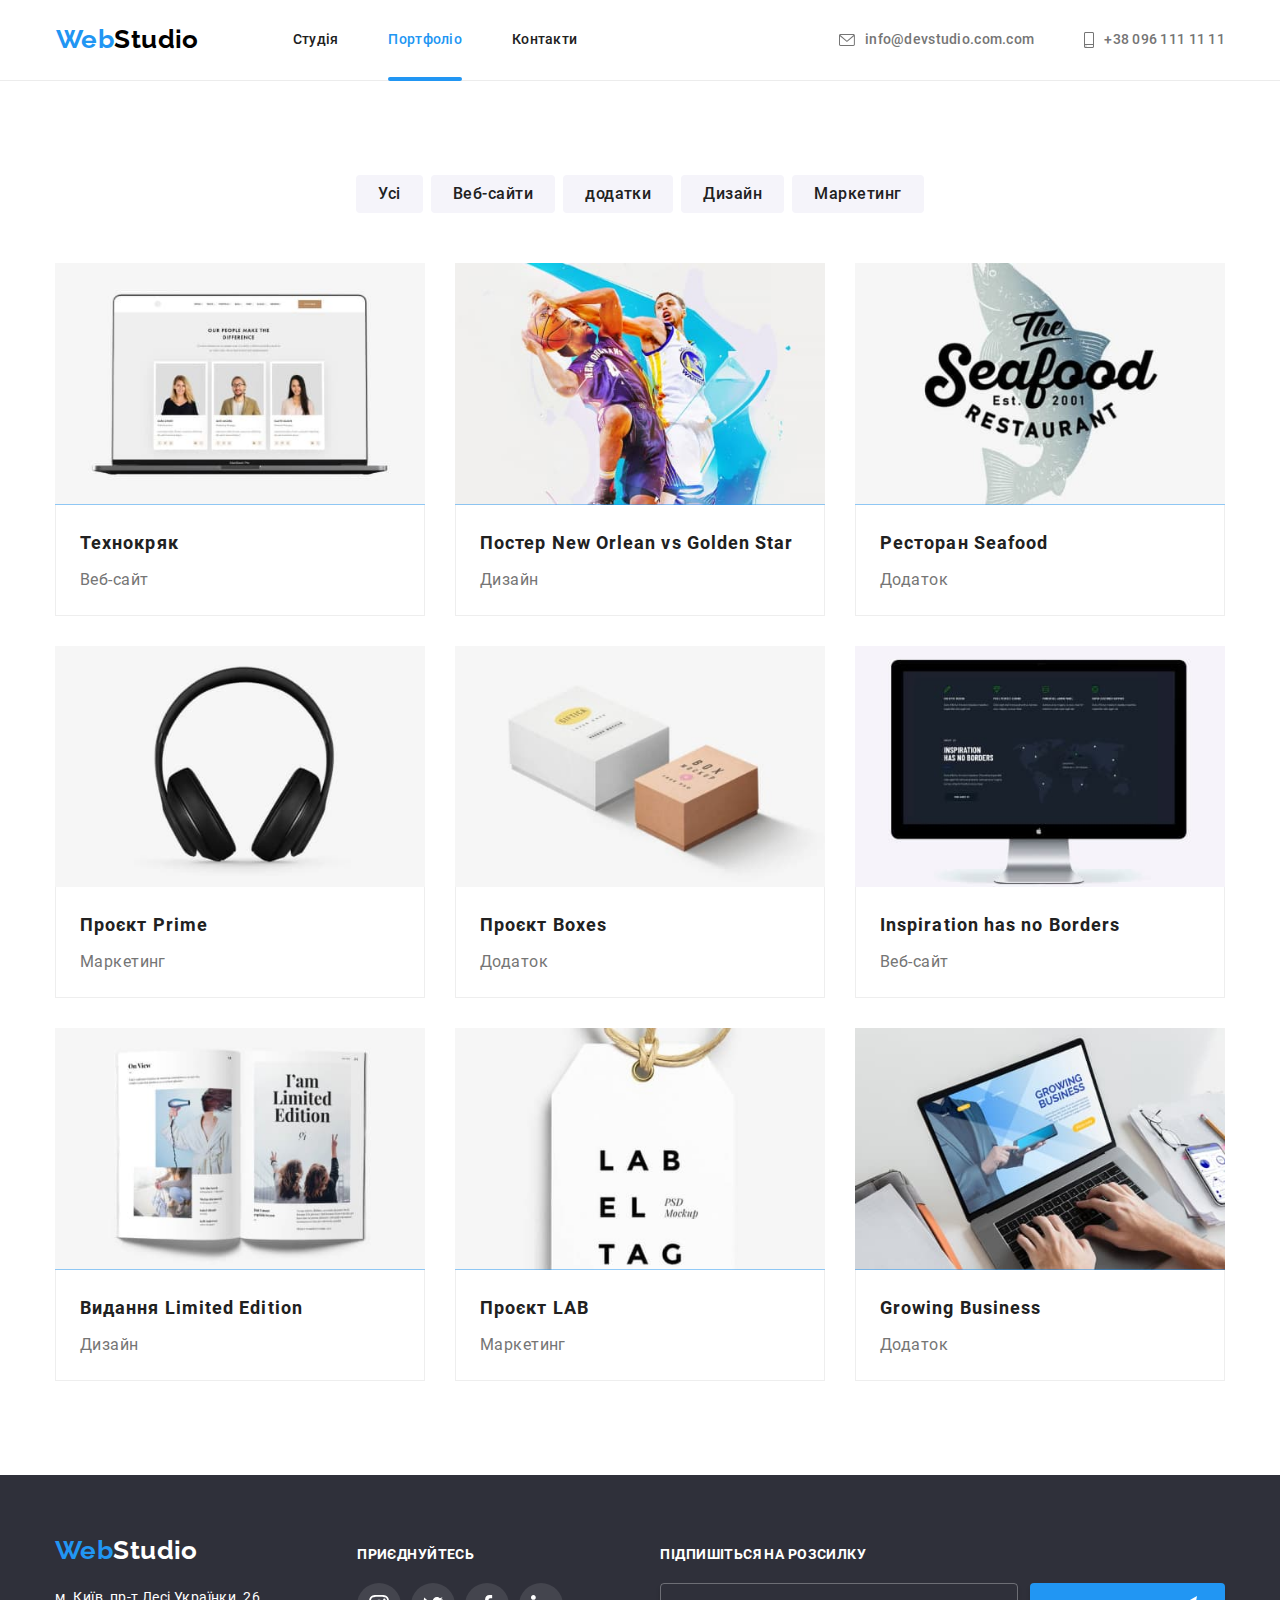
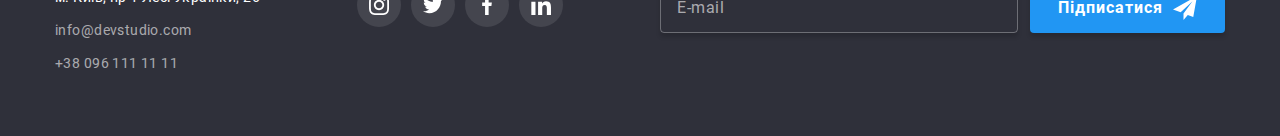
==== commit 2938987e: "FINISHHHH" ====
--- a/portfolio.html
+++ b/portfolio.html
@@ -1,834 +1,605 @@
 <!DOCTYPE html>
 <html lang="ru">
-  <head>
-    <meta charset="UTF-8" />
-    <meta name="viewport" content="width=device-width, initial-scale=1.0" />
-    <meta http-equiv="X-UA-Compatible" content="IE=Edge" />
-    <title>goit-markup-hw-08</title>
-    <meta
-      name="description"
-      content="Портфолио со всеми работами компании Web Studio" />
-
-    <link rel="stylesheet" href="./css/portfolio.min.css" />
-    <link rel="shortcut icon" href="./images/favicon.svg" type="image/x-icon" />
-
-    <!-- <link
-      rel="preload"
-      href="./fonts/Roboto-Regular.ttf"
-      as="font"
-      type="font/ttf"
-      crossorigin />
-    <link
-      rel="preload"
-      href="./fonts/Roboto-Medium.ttf"
-      as="font"
-      type="font/ttf"
-      crossorigin />
-    <link
-      rel="preload"
-      href="./fonts/Roboto-Bold.ttf"
-      as="font"
-      type="font/ttf"
-      crossorigin />
-    <link
-      rel="preload"
-      href="./fonts/Roboto-Black.ttf"
-      as="font"
-      type="font/ttf"
-      crossorigin />
-    <link
-      rel="preload"
-      href="./fonts/Raleway-Bold.ttf"
-      as="font"
-      type="font/ttf"
-      crossorigin /> -->
-  </head>
-  <body>
-    <header class="header">
-      <div class="container main-nav">
-        <!-- Лого-->
-        <a href="./index.html" class="logo header__logo"
-          ><span class="logo__text">Web</span>Studio</a
+
+<head>
+  <meta charset="UTF-8" />
+  <meta name="viewport" content="width=device-width, initial-scale=1.0" />
+  <title>Портфолио</title>
+  <link rel="stylesheet" href="./css/main.min.css" />
+</head>
+
+<body>
+  <!-- header site -->
+  <header class="header">
+    <div class="container header__container">
+      <nav class="header__nav-site">
+        <a class="page-logo header__page-logo" href="./index.html">
+          <span class="page-logo">Web</span>Studio</a
         >
-
-        <!-- Мобільне меню-бургер -->
-        <button
-          type="button"
-          class="mobile-button"
-          aria-expanded="false"
-          aria-controls="menu-container"
-          data-menu-button>
-          <svg
-            width="40"
-            height="40"
-            aria-label="Перемикач мобільного меню"
-            class="mobile-button__icon">
-            <use class="icon-cross" href="./images/sprite.svg#icon-cross"></use>
-            <use
-              class="icon-menu"
-              href="./images/sprite.svg#icon-mobile-menu"></use>
+        <button type="button" class="menu-button" data-menu-open>
+          <svg class="icon-menu">
+            <use href="./images/symbol-defs.svg#menu"></use>
           </svg>
         </button>
-
-        <div class="menu-container" id="menu-container" data-menu>
-          <!-- Меню в хедері -->
-          <nav>
-            <ul class="menu">
-              <li class="menu__item">
-                <a href="./index.html" class="menu__link">Студія</a>
-              </li>
-              <li class="menu__item">
+        <div class="header__tab-desk">
+          <ul class="nav-list">
+            <li class="nav-list__item">
+              <a
+                class="nav-list__link "
+                href="./index.html"
+                >Студія</a
+              >
+            </li>
+            <li class="nav-list__item">
+              <a class="nav-list__link nav-list__link--active" href="./portfolio.html ">Портфоліо</a>
+            </li>
+            <li class="nav-list__item">
+              <a class="nav-list__link" href="">Контакти</a>
+            </li>
+          </ul>
+          <ul class="header-contacts">
+            <li class="header-contacts__item">
+              <a class="contact-link" href="mailto:info@devstudio.com.com">
+                <svg
+                  class="contact-link__icon contact-link__icon--prepend"
+                  width="16"
+                  height="12"
+                >
+                  <use
+                    href="./images/symbol-defs.svg#icon-envelope"
+                  ></use></svg
+                >info@devstudio.com.com</a
+              >
+            </li>
+            <li class="header-contacts__item">
+              <a class="contact-link" href="tel:380961111111">
+                <svg
+                  class="contact-link__icon contact-link__icon--prepend"
+                  width="10"
+                  height="16"
+                >
+                  <use
+                    href="./images/symbol-defs.svg#icon-smartphone"
+                  ></use></svg
+                >+38 096 111 11 11</a
+              >
+            </li>
+          </ul>
+        </div>
+      </nav>
+    </div>
+  </header>
+  <!-- main portfolio  -->
+  <main>
+    <section class="portfolio">
+      <div class="container portfolio__container">
+        <h1 class="visually-hidden">Приклади робіт</h1>
+        <!-- button filtrs -->
+
+        <ul class="portfolio__filtrs">
+          <li class="portfolio__filtrs-item">
+            <button class="button portfolio__filtrs-btn" type="button">Усі</button>
+          </li>
+          <li class="portfolio__filtrs-item">
+            <button class="button portfolio__filtrs-btn" type="button">Веб-сайти</button>
+          </li>
+          <li class="portfolio__filtrs-item">
+            <button class="button portfolio__filtrs-btn" type="button">додатки</button>
+          </li>
+          <li class="portfolio__filtrs-item">
+            <button class="button portfolio__filtrs-btn" type="button">Дизайн</button>
+          </li>
+          <li class="portfolio__filtrs-item">
+            <button class="button portfolio__filtrs-btn" type="button">Маркетинг</button>
+          </li>
+        </ul>
+
+        <!-- portfolio -->
+        <ul class="portfolio__card-set">
+          <li class="portfolio__item">
+            <a class="portfolio__link" href="">
+              <div class="portfolio__thumb">
+                <picture>
+                  <source srcset="
+                    ./images/portfolio/optimisized-webp/mob/portfolio__1__mob.webp 1x, 
+                    ./images/portfolio/optimisized-webp/mob/portfolio__1__mob@2x.webp 2x,
+                    ./images/portfolio/optimisized-webp/mob/portfolio__1__mob@3x.webp 3x" media="(max-width: 767px)"
+                    type="image/webp" />
+                  <source srcset="
+                    ./images/portfolio/optimisized-webp/desk/portfolio__1__desk.webp 1x, 
+                    ./images/portfolio/optimisized-webp/desk/portfolio__1__desk@2x.webp 2x,
+                    ./images/portfolio/optimisized-webp/desk/portfolio__1__desk@3x.webp 3x"
+                    media="(min-width: $desktop)" type="image/webp" />
+                  <source srcset="
+                    ./images/portfolio/optimisized-webp/tab/portfolio__1__tab.webp 1x, 
+                    ./images/portfolio/optimisized-webp/tab/portfolio__1__tab@2x.webp 2x,
+                    ./images/portfolio/optimisized-webp/tab/portfolio__1__tab@3x.webp 3x" media="(min-width: $tablet)"
+                    type="image/webp" />
+                  <source srcset="
+                    ./images/portfolio/optimisized-jpg/desk/portfolio__1__desk.jpg 1x, 
+                    ./images/portfolio/optimisized-jpg/desk/portfolio__1__desk@2x.jpg 2x,
+                    ./images/portfolio/optimisized-jpg/desk/portfolio__1__desk@3x.jpg 3x"
+                    media="(min-width: $desktop)" />
+                  <source srcset="
+                    ./images/portfolio/optimisized-jpg/tab/portfolio__1__tab.jpg 1x, 
+                    ./images/portfolio/optimisized-jpg/tab/portfolio__1__tab@2x.jpg 2x,
+                    ./images/portfolio/optimisized-jpg/tab/portfolio__1__tab@3x.jpg 3x" media="(min-width: $tablet)" />
+                  <img srcset="
+                    ./images/portfolio/optimisized-jpg/mob/portfolio__1__mob.jpg 1x, 
+                    ./images/portfolio/optimisized-jpg/mob/portfolio__1__mob@2x.jpg 2x,
+                    ./images/portfolio/optimisized-jpg/mob/portfolio__1__mob@3x.jpg 3x"
+                    src="./images/portfolio/optimisized-jpg/mob/portfolio__1__mob.jpg"
+                    alt="" />
+                </picture>
+                <div class="portfolio__overlay">
+                  <p class="portfolio__description">Ресурс пропонує комплексні пропозиції з різним рівнем функціоналу та сервісів. Все це дозволить відвідувачу отримати вичерпні відомості про компанію чи приватну особу..</p>
+                </div>
+              </div>
+              <div class="portfolio__project">
+                <h2 class="portfolio__caption">Технокряк</h2>
+                <p class="portfolio__text text">Веб-сайт</p>
+              </div>
+            </a>
+          </li>
+          <li class="portfolio__item">
+            <a class="portfolio__link" href="">
+              <div class="portfolio__thumb">
+                <picture>
+                  <source srcset="
+                    ./images/portfolio/optimisized-webp/mob/portfolio__2__mob.webp 1x, 
+                    ./images/portfolio/optimisized-webp/mob/portfolio__2__mob@2x.webp 2x,
+                    ./images/portfolio/optimisized-webp/mob/portfolio__2__mob@3x.webp 3x" media="(max-width: 767px)"
+                    type="image/webp" />
+                  <source srcset="
+                    ./images/portfolio/optimisized-webp/desk/portfolio__2__desk.webp 1x, 
+                    ./images/portfolio/optimisized-webp/desk/portfolio__2__desk@2x.webp 2x,
+                    ./images/portfolio/optimisized-webp/desk/portfolio__2__desk@3x.webp 3x"
+                    media="(min-width: $desktop)" type="image/webp" />
+                  <source srcset="
+                    ./images/portfolio/optimisized-webp/tab/portfolio__2__tab.webp 1x, 
+                    ./images/portfolio/optimisized-webp/tab/portfolio__2__tab@2x.webp 2x,
+                    ./images/portfolio/optimisized-webp/tab/portfolio__2__tab@3x.webp 3x" media="(min-width: $tablet)"
+                    type="image/webp" />
+                  <source srcset="
+                    ./images/portfolio/optimisized-jpg/desk/portfolio__2__desk.jpg 1x, 
+                    ./images/portfolio/optimisized-jpg/desk/portfolio__2__desk@2x.jpg 2x,
+                    ./images/portfolio/optimisized-jpg/desk/portfolio__2__desk@3x.jpg 3x"
+                    media="(min-width: $desktop)" />
+                  <source srcset="
+                    ./images/portfolio/optimisized-jpg/tab/portfolio__2__tab.jpg 1x, 
+                    ./images/portfolio/optimisized-jpg/tab/portfolio__2__tab@2x.jpg 2x,
+                    ./images/portfolio/optimisized-jpg/tab/portfolio__2__tab@3x.jpg 3x" media="(min-width: $tablet)" />
+                  <img srcset="
+                    ./images/portfolio/optimisized-jpg/mob/portfolio__2__mob.jpg 1x, 
+                    ./images/portfolio/optimisized-jpg/mob/portfolio__2__mob@2x.jpg 2x,
+                    ./images/portfolio/optimisized-jpg/mob/portfolio__2__mob@3x.jpg 3x"
+                    src="./images/portfolio/optimisized-jpg/mob/portfolio__2__mob.jpg"
+                    alt="" />
+                </picture>
+                <div class="portfolio__overlay">
+                  <p class="portfolio__description">Ресурс пропонує комплексні пропозиції з різним рівнем функціоналу та сервісів. Все це дозволить відвідувачу отримати вичерпні відомості про компанію чи приватну особу..</p>
+                </div>
+              </div>
+              <div class="portfolio__project">
+                <h2 class="portfolio__caption">
+                  Постер New Orlean vs Golden Star
+                </h2>
+                <p class="portfolio__text text">Дизайн</p>
+              </div>
+            </a>
+          </li>
+          <li class="portfolio__item">
+            <a class="portfolio__link" href="">
+              <div class="portfolio__thumb">
+                <picture>
+                  <source srcset="
+                    ./images/portfolio/optimisized-webp/mob/portfolio__3__mob.webp 1x, 
+                    ./images/portfolio/optimisized-webp/mob/portfolio__3__mob@2x.webp 2x,
+                    ./images/portfolio/optimisized-webp/mob/portfolio__3__mob@3x.webp 3x" media="(max-width: 767px)"
+                    type="image/webp" />
+                  <source srcset="
+                    ./images/portfolio/optimisized-webp/desk/portfolio__3__desk.webp 1x, 
+                    ./images/portfolio/optimisized-webp/desk/portfolio__3__desk@2x.webp 2x,
+                    ./images/portfolio/optimisized-webp/desk/portfolio__3__desk@3x.webp 3x"
+                    media="(min-width: $desktop)" type="image/webp" />
+                  <source srcset="
+                    ./images/portfolio/optimisized-webp/tab/portfolio__3__tab.webp 1x, 
+                    ./images/portfolio/optimisized-webp/tab/portfolio__3__tab@2x.webp 2x,
+                    ./images/portfolio/optimisized-webp/tab/portfolio__3__tab@3x.webp 3x" media="(min-width: $tablet)"
+                    type="image/webp" />
+                  <source srcset="
+                    ./images/portfolio/optimisized-jpg/desk/portfolio__3__desk.jpg 1x, 
+                    ./images/portfolio/optimisized-jpg/desk/portfolio__3__desk@2x.jpg 2x,
+                    ./images/portfolio/optimisized-jpg/desk/portfolio__3__desk@3x.jpg 3x"
+                    media="(min-width: $desktop)" />
+                  <source srcset="
+                    ./images/portfolio/optimisized-jpg/tab/portfolio__3__tab.jpg 1x, 
+                    ./images/portfolio/optimisized-jpg/tab/portfolio__3__tab@2x.jpg 2x,
+                    ./images/portfolio/optimisized-jpg/tab/portfolio__3__tab@3x.jpg 3x" media="(min-width: $tablet)" />
+                  <img srcset="
+                    ./images/portfolio/optimisized-jpg/mob/portfolio__3__mob.jpg 1x, 
+                    ./images/portfolio/optimisized-jpg/mob/portfolio__3__mob@2x.jpg 2x,
+                    ./images/portfolio/optimisized-jpg/mob/portfolio__3__mob@3x.jpg 3x"
+                    src="./images/portfolio/optimisized-jpg/mob/portfolio__3__mob.jpg"
+                    alt="" />
+                </picture>
+                <div class="portfolio__overlay">
+                  <p class="portfolio__description">Ресурс пропонує комплексні пропозиції з різним рівнем функціоналу та сервісів. Все це дозволить відвідувачу отримати вичерпні відомості про компанію чи приватну особу..</p>
+                </div>
+              </div>
+              <div class="portfolio__project">
+                <h2 class="portfolio__caption">Ресторан Seafood</h2>
+                <p class="portfolio__text text">Додаток</p>
+              </div>
+            </a>
+          </li>
+          <li class="portfolio__item">
+            <a class="portfolio__link" href="">
+              <div class="portfolio__thumb">
+                <picture>
+                  <source srcset="
+                    ./images/portfolio/optimisized-webp/mob/portfolio__4__mob.webp 1x, 
+                    ./images/portfolio/optimisized-webp/mob/portfolio__4__mob@2x.webp 2x,
+                    ./images/portfolio/optimisized-webp/mob/portfolio__4__mob@3x.webp 3x" media="(max-width:  767px)"
+                    type="image/webp" />
+                  <source srcset="
+                    ./images/portfolio/optimisized-webp/desk/portfolio__4__desk.webp 1x, 
+                    ./images/portfolio/optimisized-webp/desk/portfolio__4__desk@2x.webp 2x,
+                    ./images/portfolio/optimisized-webp/desk/portfolio__4__desk@3x.webp 3x"
+                    media="(min-width: $desktop)" type="image/webp" />
+                  <source srcset="
+                    ./images/portfolio/optimisized-webp/tab/portfolio__4__tab.webp 1x, 
+                    ./images/portfolio/optimisized-webp/tab/portfolio__4__tab@2x.webp 2x,
+                    ./images/portfolio/optimisized-webp/tab/portfolio__4__tab@3x.webp 3x" media="(min-width: $tablet)"
+                    type="image/webp" />
+                  <source srcset="
+                    ./images/portfolio/optimisized-jpg/desk/portfolio__4__desk.jpg 1x, 
+                    ./images/portfolio/optimisized-jpg/desk/portfolio__4__desk@2x.jpg 2x,
+                    ./images/portfolio/optimisized-jpg/desk/portfolio__4__desk@3x.jpg 3x"
+                    media="(min-width: $desktop)" />
+                  <source srcset="
+                    ./images/portfolio/optimisized-jpg/tab/portfolio__4__tab.jpg 1x, 
+                    ./images/portfolio/optimisized-jpg/tab/portfolio__4__tab@2x.jpg 2x,
+                    ./images/portfolio/optimisized-jpg/tab/portfolio__4__tab@3x.jpg 3x" media="(min-width: $tablet)" />
+                  <img srcset="
+                    ./images/portfolio/optimisized-jpg/mob/portfolio__4__mob.jpg 1x, 
+                    ./images/portfolio/optimisized-jpg/mob/portfolio__4__mob@2x.jpg 2x,
+                    ./images/portfolio/optimisized-jpg/mob/portfolio__4__mob@3x.jpg 3x"
+                    src="./images/portfolio/optimisized-jpg/mob/portfolio__4__mob.jpg" alt="" />
+                </picture>
+                <div class="portfolio__overlay">
+                  <p class="portfolio__description">Ресурс пропонує комплексні пропозиції з різним рівнем функціоналу та сервісів. Все це дозволить відвідувачу отримати вичерпні відомості про компанію чи приватну особу..</p>
+                </div>
+              </div>
+              <div class="portfolio__project">
+                <h2 class="portfolio__caption">Проєкт Prime</h2>
+                <p class="portfolio__text text">Маркетинг</p>
+              </div>
+            </a>
+          </li>
+          <li class="portfolio__item">
+            <a class="portfolio__link" href="">
+              <div class="portfolio__thumb">
+                <picture>
+                  <source srcset="
+                    ./images/portfolio/optimisized-webp/mob/portfolio__5__mob.webp 1x, 
+                    ./images/portfolio/optimisized-webp/mob/portfolio__5__mob@2x.webp 2x,
+                    ./images/portfolio/optimisized-webp/mob/portfolio__5__mob@3x.webp 3x" media="(max-width: 767px)"
+                    type="image/webp" />
+                  <source srcset="
+                    ./images/portfolio/optimisized-webp/desk/portfolio__5__desk.webp 1x, 
+                    ./images/portfolio/optimisized-webp/desk/portfolio__5__desk@2x.webp 2x,
+                    ./images/portfolio/optimisized-webp/desk/portfolio__5__desk@3x.webp 3x"
+                    media="(min-width: $desktop)" type="image/webp" />
+                  <source srcset="
+                    ./images/portfolio/optimisized-webp/tab/portfolio__5__tab.webp 1x, 
+                    ./images/portfolio/optimisized-webp/tab/portfolio__5__tab@2x.webp 2x,
+                    ./images/portfolio/optimisized-webp/tab/portfolio__5__tab@3x.webp 3x" media="(min-width: $tablet)"
+                    type="image/webp" />
+                  <source srcset="
+                    ./images/portfolio/optimisized-jpg/desk/portfolio__5__desk.jpg 1x, 
+                    ./images/portfolio/optimisized-jpg/desk/portfolio__5__desk@2x.jpg 2x,
+                    ./images/portfolio/optimisized-jpg/desk/portfolio__5__desk@3x.jpg 3x"
+                    media="(min-width: $desktop)" />
+                  <source srcset="
+                    ./images/portfolio/optimisized-jpg/tab/portfolio__5__tab.jpg 1x, 
+                    ./images/portfolio/optimisized-jpg/tab/portfolio__5__tab@2x.jpg 2x,
+                    ./images/portfolio/optimisized-jpg/tab/portfolio__5__tab@3x.jpg 3x" media="(min-width: $tablet)" />
+                  <img srcset="
+                    ./images/portfolio/optimisized-jpg/mob/portfolio__5__mob.jpg 1x, 
+                    ./images/portfolio/optimisized-jpg/mob/portfolio__5__mob@2x.jpg 2x,
+                    ./images/portfolio/optimisized-jpg/mob/portfolio__5__mob@3x.jpg 3x"
+                    src="./images/portfolio/optimisized-jpg/mob/portfolio__5__mob.jpg"
+                    alt="" />
+                </picture>
+                <div class="portfolio__overlay">
+                  <p class="portfolio__description">Ресурс пропонує комплексні пропозиції з різним рівнем функціоналу та сервісів. Все це дозволить відвідувачу отримати вичерпні відомості про компанію чи приватну особу..</p>
+                </div>
+              </div>
+              <div class="portfolio__project">
+                <h2 class="portfolio__caption">Проєкт Boxes</h2>
+                <p class="portfolio__text text">Додаток</p>
+              </div>
+            </a>
+          </li>
+          <li class="portfolio__item">
+            <a class="portfolio__link" href="">
+              <div class="portfolio__thumb">
+                <picture>
+                  <source srcset="
+                    ./images/portfolio/optimisized-webp/mob/portfolio__6__mob.webp 1x, 
+                    ./images/portfolio/optimisized-webp/mob/portfolio__6__mob@2x.webp 2x,
+                    ./images/portfolio/optimisized-webp/mob/portfolio__6__mob@3x.webp 3x" media="(max-width: 767px)"
+                    type="image/webp" />
+                  <source srcset="
+                    ./images/portfolio/optimisized-webp/desk/portfolio__6__desk.webp 1x, 
+                    ./images/portfolio/optimisized-webp/desk/portfolio__6__desk@2x.webp 2x,
+                    ./images/portfolio/optimisized-webp/desk/portfolio__6__desk@3x.webp 3x"
+                    media="(min-width: $desktop)" type="image/webp" />
+                  <source srcset="
+                    ./images/portfolio/optimisized-webp/tab/portfolio__6__tab.webp 1x, 
+                    ./images/portfolio/optimisized-webp/tab/portfolio__6__tab@2x.webp 2x,
+                    ./images/portfolio/optimisized-webp/tab/portfolio__6__tab@3x.webp 3x" media="(min-width: $tablet)"
+                    type="image/webp" />
+                  <source srcset="
+                    ./images/portfolio/optimisized-jpg/desk/portfolio__6__desk.jpg 1x, 
+                    ./images/portfolio/optimisized-jpg/desk/portfolio__6__desk@2x.jpg 2x,
+                    ./images/portfolio/optimisized-jpg/desk/portfolio__6__desk@3x.jpg 3x"
+                    media="(min-width: $desktop)" />
+                  <source srcset="
+                    ./images/portfolio/optimisized-jpg/tab/portfolio__6__tab.jpg 1x, 
+                    ./images/portfolio/optimisized-jpg/tab/portfolio__6__tab@2x.jpg 2x,
+                    ./images/portfolio/optimisized-jpg/tab/portfolio__6__tab@3x.jpg 3x" media="(min-width: $tablet)" />
+                  <img srcset="
+                    ./images/portfolio/optimisized-jpg/mob/portfolio__6__mob.jpg 1x, 
+                    ./images/portfolio/optimisized-jpg/mob/portfolio__6__mob@2x.jpg 2x,
+                    ./images/portfolio/optimisized-jpg/mob/portfolio__6__mob@3x.jpg 3x"
+                    src="./images/portfolio/optimisized-jpg/mob/portfolio__6__mob.jpg"
+                    alt="" />
+                </picture>
+                <div class="portfolio__overlay">
+                  <p class="portfolio__description">Ресурс пропонує комплексні пропозиції з різним рівнем функціоналу та сервісів. Все це дозволить відвідувачу отримати вичерпні відомості про компанію чи приватну особу..</p>
+                </div>
+              </div>
+              <div class="portfolio__project">
+                <h2 class="portfolio__caption">Inspiration has no Borders</h2>
+                <p class="portfolio__text text">Веб-сайт</p>
+              </div>
+            </a>
+          </li>
+          <li class="portfolio__item">
+            <a class="portfolio__link" href="">
+              <div class="portfolio__thumb">
+                <picture>
+                  <source srcset="
+                    ./images/portfolio/optimisized-webp/mob/portfolio__7__mob.webp 1x, 
+                    ./images/portfolio/optimisized-webp/mob/portfolio__7__mob@2x.webp 2x,
+                    ./images/portfolio/optimisized-webp/mob/portfolio__7__mob@3x.webp 3x" media="(max-width: 767px)"
+                    type="image/webp" />
+                  <source srcset="
+                    ./images/portfolio/optimisized-webp/desk/portfolio__7__desk.webp 1x, 
+                    ./images/portfolio/optimisized-webp/desk/portfolio__7__desk@2x.webp 2x,
+                    ./images/portfolio/optimisized-webp/desk/portfolio__7__desk@3x.webp 3x"
+                    media="(min-width: $desktop)" type="image/webp" />
+                  <source srcset="
+                    ./images/portfolio/optimisized-webp/tab/portfolio__7__tab.webp 1x, 
+                    ./images/portfolio/optimisized-webp/tab/portfolio__7__tab@2x.webp 2x,
+                    ./images/portfolio/optimisized-webp/tab/portfolio__7__tab@3x.webp 3x" media="(min-width: $tablet)"
+                    type="image/webp" />
+                  <source srcset="
+                    ./images/portfolio/optimisized-jpg/desk/portfolio__7__desk.jpg 1x, 
+                    ./images/portfolio/optimisized-jpg/desk/portfolio__7__desk@2x.jpg 2x,
+                    ./images/portfolio/optimisized-jpg/desk/portfolio__7__desk@3x.jpg 3x"
+                    media="(min-width: $desktop)" />
+                  <source srcset="
+                    ./images/portfolio/optimisized-jpg/tab/portfolio__7__tab.jpg 1x, 
+                    ./images/portfolio/optimisized-jpg/tab/portfolio__7__tab@2x.jpg 2x,
+                    ./images/portfolio/optimisized-jpg/tab/portfolio__7__tab@3x.jpg 3x" media="(min-width: $tablet)" />
+                  <img srcset="
+                    ./images/portfolio/optimisized-jpg/mob/portfolio__7__mob.jpg 1x, 
+                    ./images/portfolio/optimisized-jpg/mob/portfolio__7__mob@2x.jpg 2x,
+                    ./images/portfolio/optimisized-jpg/mob/portfolio__7__mob@3x.jpg 3x"
+                    src="./images/portfolio/optimisized-jpg/mob/portfolio__7__mob.jpg" alt="" />
+                </picture>
+                <div class="portfolio__overlay">
+                  <p class="portfolio__description">Ресурс пропонує комплексні пропозиції з різним рівнем функціоналу та сервісів. Все це дозволить відвідувачу отримати вичерпні відомості про компанію чи приватну особу..</p>
+                </div>
+              </div>
+              <div class="portfolio__project">
+                <h2 class="portfolio__caption">Видання Limited Edition</h2>
+                <p class="portfolio__text text">Дизайн</p>
+              </div>
+            </a>
+          </li>
+          <li class="portfolio__item">
+            <a class="portfolio__link" href="">
+              <div class="portfolio__thumb">
+                <picture>
+                  <source srcset="
+                    ./images/portfolio/optimisized-webp/mob/portfolio__8__mob.webp 1x, 
+                    ./images/portfolio/optimisized-webp/mob/portfolio__8__mob@2x.webp 2x,
+                    ./images/portfolio/optimisized-webp/mob/portfolio__8__mob@3x.webp 3x" media="(max-width: 767px)"
+                    type="image/webp" />
+                  <source srcset="
+                    ./images/portfolio/optimisized-webp/desk/portfolio__8__desk.webp 1x, 
+                    ./images/portfolio/optimisized-webp/desk/portfolio__8__desk@2x.webp 2x,
+                    ./images/portfolio/optimisized-webp/desk/portfolio__8__desk@3x.webp 3x"
+                    media="(min-width: $desktop)" type="image/webp" />
+                  <source srcset="
+                    ./images/portfolio/optimisized-webp/tab/portfolio__8__tab.webp 1x, 
+                    ./images/portfolio/optimisized-webp/tab/portfolio__8__tab@2x.webp 2x,
+                    ./images/portfolio/optimisized-webp/tab/portfolio__8__tab@3x.webp 3x" media="(min-width: $tablet)"
+                    type="image/webp" />
+                  <source srcset="
+                    ./images/portfolio/optimisized-jpg/desk/portfolio__8__desk.jpg 1x, 
+                    ./images/portfolio/optimisized-jpg/desk/portfolio__8__desk@2x.jpg 2x,
+                    ./images/portfolio/optimisized-jpg/desk/portfolio__8__desk@3x.jpg 3x"
+                    media="(min-width: $desktop)" />
+                  <source srcset="
+                    ./images/portfolio/optimisized-jpg/tab/portfolio__8__tab.jpg 1x, 
+                    ./images/portfolio/optimisized-jpg/tab/portfolio__8__tab@2x.jpg 2x,
+                    ./images/portfolio/optimisized-jpg/tab/portfolio__8__tab@3x.jpg 3x" media="(min-width: $tablet)" />
+                  <img srcset="
+                    ./images/portfolio/optimisized-jpg/mob/portfolio__8__mob.jpg 1x, 
+                    ./images/portfolio/optimisized-jpg/mob/portfolio__8__mob@2x.jpg 2x,
+                    ./images/portfolio/optimisized-jpg/mob/portfolio__8__mob@3x.jpg 3x"
+                    src="./images/portfolio/optimisized-jpg/mob/portfolio__8__mob.jpg"
+                    alt="" />
+                </picture>
+                <div class="portfolio__overlay">
+                  <p class="portfolio__description">Ресурс пропонує комплексні пропозиції з різним рівнем функціоналу та сервісів. Все це дозволить відвідувачу отримати вичерпні відомості про компанію чи приватну особу..</p>
+                </div>
+              </div>
+              <div class="portfolio__project">
+                <h2 class="portfolio__caption">Проєкт LAB</h2>
+                <p class="portfolio__text text">Маркетинг</p>
+              </div>
+            </a>
+          </li>
+          <li class="portfolio__item">
+            <a class="portfolio__link" href="">
+              <div class="portfolio__thumb">
+                <picture>
+                  <source srcset="
+                    ./images/portfolio/optimisized-webp/mob/portfolio__9__mob.webp 1x, 
+                    ./images/portfolio/optimisized-webp/mob/portfolio__9__mob@2x.webp 2x,
+                    ./images/portfolio/optimisized-webp/mob/portfolio__9__mob@3x.webp 3x" media="(max-width: 767px)"
+                    type="image/webp" />
+                  <source srcset="
+                    ./images/portfolio/optimisized-webp/desk/portfolio__9__desk.webp 1x, 
+                    ./images/portfolio/optimisized-webp/desk/portfolio__9__desk@2x.webp 2x,
+                    ./images/portfolio/optimisized-webp/desk/portfolio__9__desk@3x.webp 3x"
+                    media="(min-width: $desktop)" type="image/webp" />
+                  <source srcset="
+                    ./images/portfolio/optimisized-webp/tab/portfolio__9__tab.webp 1x, 
+                    ./images/portfolio/optimisized-webp/tab/portfolio__9__tab@2x.webp 2x,
+                    ./images/portfolio/optimisized-webp/tab/portfolio__9__tab@3x.webp 3x" media="(min-width: $tablet)"
+                    type="image/webp" />
+                  <source srcset="
+                    ./images/portfolio/optimisized-jpg/desk/portfolio__9__desk.jpg 1x, 
+                    ./images/portfolio/optimisized-jpg/desk/portfolio__9__desk@2x.jpg 2x,
+                    ./images/portfolio/optimisized-jpg/desk/portfolio__9__desk@3x.jpg 3x"
+                    media="(min-width: $desktop)" />
+                  <source srcset="
+                    ./images/portfolio/optimisized-jpg/tab/portfolio__9__tab.jpg 1x, 
+                    ./images/portfolio/optimisized-jpg/tab/portfolio__9__tab@2x.jpg 2x,
+                    ./images/portfolio/optimisized-jpg/tab/portfolio__9__tab@3x.jpg 3x" media="(min-width: $tablet)" />
+                  <img srcset="
+                    ./images/portfolio/optimisized-jpg/mob/portfolio__9__mob.jpg 1x, 
+                    ./images/portfolio/optimisized-jpg/mob/portfolio__9__mob@2x.jpg 2x,
+                    ./images/portfolio/optimisized-jpg/mob/portfolio__9__mob@3x.jpg 3x"
+                    src="./images/portfolio/optimisized-jpg/mob/portfolio__9__mob.jpg"
+                    alt="" />
+                </picture>
+                <div class="portfolio__overlay">
+                  <p class="portfolio__description">Ресурс пропонує комплексні пропозиції з різним рівнем функціоналу та сервісів. Все це дозволить відвідувачу отримати вичерпні відомості про компанію чи приватну особу..</p>
+                </div>
+              </div>
+              <div class="portfolio__project">
+                <h2 class="portfolio__caption">Growing Business</h2>
+                <p class="portfolio__text text">Додаток</p>
+              </div>
+            </a>
+          </li>
+        </ul>
+      </div>
+    </section>
+  </main>
+
+  <!-- footer -->
+   <footer class="footer">
+      <div class="container footer__container">
+        <div class="footer__box">
+          <a class="page-logo footer__page-logo" href="./index.html"
+            ><span class="page-logo">Web</span>Studio</a
+          >
+          <address class="address">
+            <ul class="address__list">
+              <li class="address__item">м. Київ, пр-т Лесі Українки, 26</li>
+              <li class="address__item">
                 <a
-                  href="./portfolio.html"
-                  class="menu__link menu__link--current"
-                  >Портфоліо</a
+                  class="address__contact-link"
+                  href="mailto:info@devstudio.com"
+                  >info@devstudio.com</a
                 >
               </li>
-              <li class="menu__item">
-                <a href="#" class="menu__link">Контакти</a>
+              <li class="address__item">
+                <a class="address__contact-link" href="tel:380961111111"
+                  >+38 096 111 11 11</a
+                >
               </li>
             </ul>
-          </nav>
-
-          <!-- Контакти в хедері -->
-          <ul class="contacts">
-            <li class="contacts__item">
-              <a href="mailto:info@devstudio.com" class="contacts__link">
-                <div class="contacts__icon">
-                  <svg class="contacts__mail" width="16" height="12">
-                    <use href="./images/sprite.svg#icon-head-mail"></use>
-                  </svg>
-                  info@devstudio.com
-                </div></a
+          </address>
+        </div>
+        <div class="footer__join">
+          <p class="footer__join-text">приєднуйтесь</p>
+          <ul class="social-networks">
+            <li class="social-networks_item">
+              <a
+                class="social-networks__link social-networks__link--dark-theam"
+                href=""
               >
-            </li>
-            <li class="contacts__item">
-              <a href="tel:+380961111111" class="contacts__link">
-                <div class="contacts__icon">
-                  <svg class="contacts__phone" width="10" height="16">
-                    <use href="./images/sprite.svg#icon-head-phone"></use>
-                  </svg>
-                  +38 096 111 11 11
-                </div>
+                <svg class="social-networks__icon">
+                  <use href="./images/symbol-defs.svg#icon-instagram"></use>
+                </svg>
+              </a>
+            </li>
+            <li class="social-networks_item">
+              <a
+                class="social-networks__link social-networks__link--dark-theam"
+                href=""
+              >
+                <svg class="social-networks__icon">
+                  <use href="./images/symbol-defs.svg#icon-twitter"></use>
+                </svg>
+              </a>
+            </li>
+            <li class="social-networks_item">
+              <a
+                class="social-networks__link social-networks__link--dark-theam"
+                href=""
+              >
+                <svg class="social-networks__icon">
+                  <use href="./images/symbol-defs.svg#icon-facebook"></use>
+                </svg>
+              </a>
+            </li>
+            <li class="social-networks_item">
+              <a
+                class="social-networks__link social-networks__link--dark-theam"
+                href=""
+              >
+                <svg class="social-networks__icon">
+                  <use href="./images/symbol-defs.svg#icon-linkedin"></use>
+                </svg>
               </a>
             </li>
           </ul>
         </div>
-      </div>
-    </header>
-
-    <main>
-      <div class="container">
-        <section class="section portfolio">
-          <!-- Фільтри -->
-          <ul class="filters">
-            <li class="filters__item">
-              <button type="button" class="filters__btn">Усі</button>
-            </li>
-
-            <li class="filters__item">
-              <button type="button" class="filters__btn">Веб-сайти</button>
-            </li>
-            <li class="filters__item">
-              <button type="button" class="filters__btn">Додатки</button>
-            </li>
-            <li class="filters__item">
-              <button type="button" class="filters__btn">Дизайн</button>
-            </li>
-            <li class="filters__item">
-              <button type="button" class="filters__btn">Маркетинг</button>
-            </li>
-          </ul>
-
-          <!-- Портфоліо -->
-          <ul class="portfolio__list">
-            <li class="portfolio__item">
-              <a href="#" class="portfolio__link">
-                <div class="portfolio__thumb">
-                  <picture>
-                    <source
-                      srcset="
-                        ./images/desktop/portfolio-1-1200@1x.webp 1x,
-                        ./images/desktop/portfolio-1-1200@2x.webp 2x
-                      "
-                      type="image/webp"
-                      media="(min-width: 1200px)" />
-                    <source
-                      srcset="
-                        ./images/tablet/portfolio-1-768@1x.webp 1x,
-                        ./images/tablet/portfolio-1-768@2x.webp 2x
-                      "
-                      type="image/webp"
-                      media="(min-width: 768px)" />
-                    <source
-                      srcset="
-                        ./images/mobile/portfolio-1-480@1x.webp 1x,
-                        ./images/mobile/portfolio-1-480@2x.webp 2x
-                      "
-                      type="image/webp"
-                      media="(max-width: 767px)" />
-
-                    <source
-                      srcset="
-                        ./images/desktop/portfolio-1-1200@1x.jpg 1x,
-                        ./images/desktop/portfolio-1-1200@2x.jpg 2x
-                      "
-                      media="(min-width: 1200px)" />
-                    <source
-                      srcset="
-                        ./images/tablet/portfolio-1-768@1x.jpg 1x,
-                        ./images/tablet/portfolio-1-768@2x.jpg 2x
-                      "
-                      media="(min-width: 768px)" />
-                    <source
-                      srcset="
-                        ./images/mobile/portfolio-1-480@1x.jpg 1x,
-                        ./images/mobile/portfolio-1-480@2x.jpg 2x
-                      "
-                      media="(max-width: 767px)" />
-
-                    <img
-                      src="./images/mobile/portfolio-1-480@1x.jpg"
-                      loading="lazy"
-                      alt=""
-                      width="450"
-                      height="294" />
-                  </picture>
-                  <p class="portfolio__tooltip">
-                    Ресурс пропонує комплексні пропозиції з різним рівнем
-                    функціоналу та сервісів. Все це дозволить відвідувачу
-                    отримати вичерпні відомості про компанію чи приватну особу.
-                  </p>
-                </div>
-                <div class="portfolio__content">
-                  <h2 class="portfolio__title">Технокряк</h2>
-                  <p class="portfolio__text">Веб-сайт</p>
-                </div>
-              </a>
-            </li>
-
-            <li class="portfolio__item">
-              <a href="#" class="portfolio__link">
-                <div class="portfolio__thumb">
-                  <picture>
-                    <source
-                      srcset="
-                        ./images/desktop/portfolio-2-1200@1x.webp 1x,
-                        ./images/desktop/portfolio-2-1200@2x.webp 2x
-                      "
-                      type="image/webp"
-                      media="(min-width: 1200px)" />
-                    <source
-                      srcset="
-                        ./images/tablet/portfolio-2-768@1x.webp 1x,
-                        ./images/tablet/portfolio-2-768@2x.webp 2x
-                      "
-                      type="image/webp"
-                      media="(min-width: 768px)" />
-                    <source
-                      srcset="
-                        ./images/mobile/portfolio-2-480@1x.webp 1x,
-                        ./images/mobile/portfolio-2-480@2x.webp 2x
-                      "
-                      type="image/webp"
-                      media="(max-width: 767px)" />
-
-                    <source
-                      srcset="
-                        ./images/desktop/portfolio-2-1200@1x.jpg 1x,
-                        ./images/desktop/portfolio-2-1200@2x.jpg 2x
-                      "
-                      media="(min-width: 1200px)" />
-                    <source
-                      srcset="
-                        ./images/tablet/portfolio-2-768@1x.jpg 1x,
-                        ./images/tablet/portfolio-2-768@2x.jpg 2x
-                      "
-                      media="(min-width: 768px)" />
-                    <source
-                      srcset="
-                        ./images/mobile/portfolio-2-480@1x.jpg 1x,
-                        ./images/mobile/portfolio-2-480@2x.jpg 2x
-                      "
-                      media="(max-width: 767px)" />
-
-                    <img
-                      src="./images/mobile/portfolio-2-480@1x.jpg"
-                      loading="lazy"
-                      alt=""
-                      width="450"
-                      height="294" />
-                  </picture>
-                  <p class="portfolio__tooltip">
-                    Ресурс пропонує комплексні пропозиції з різним рівнем
-                    функціоналу та сервісів. Все це дозволить відвідувачу
-                    отримати вичерпні відомості про компанію чи приватну особу.
-                  </p>
-                </div>
-                <div class="portfolio__content">
-                  <h2 class="portfolio__title">
-                    Постер New Orlean vs Golden Star
-                  </h2>
-                  <p class="portfolio__text">Дизайн</p>
-                </div>
-              </a>
-            </li>
-            <li class="portfolio__item">
-              <a href="#" class="portfolio__link">
-                <div class="portfolio__thumb">
-                  <picture>
-                    <source
-                      srcset="
-                        ./images/desktop/portfolio-3-1200@1x.webp 1x,
-                        ./images/desktop/portfolio-3-1200@2x.webp 2x
-                      "
-                      type="image/webp"
-                      media="(min-width: 1200px)" />
-                    <source
-                      srcset="
-                        ./images/tablet/portfolio-3-768@1x.webp 1x,
-                        ./images/tablet/portfolio-3-768@2x.webp 2x
-                      "
-                      type="image/webp"
-                      media="(min-width: 768px)" />
-                    <source
-                      srcset="
-                        ./images/mobile/portfolio-3-480@1x.webp 1x,
-                        ./images/mobile/portfolio-3-480@2x.webp 2x
-                      "
-                      type="image/webp"
-                      media="(max-width: 767px)" />
-
-                    <source
-                      srcset="
-                        ./images/desktop/portfolio-3-1200@1x.jpg 1x,
-                        ./images/desktop/portfolio-3-1200@2x.jpg 2x
-                      "
-                      media="(min-width: 1200px)" />
-                    <source
-                      srcset="
-                        ./images/tablet/portfolio-3-768@1x.jpg 1x,
-                        ./images/tablet/portfolio-3-768@2x.jpg 2x
-                      "
-                      media="(min-width: 768px)" />
-                    <source
-                      srcset="
-                        ./images/mobile/portfolio-3-480@1x.jpg 1x,
-                        ./images/mobile/portfolio-3-480@2x.jpg 2x
-                      "
-                      media="(max-width: 767px)" />
-
-                    <img
-                      src="./images/mobile/portfolio-3-480@1x.jpg"
-                      loading="lazy"
-                      alt=""
-                      width="450"
-                      height="294" />
-                  </picture>
-                  <p class="portfolio__tooltip">
-                    Ресурс пропонує комплексні пропозиції з різним рівнем
-                    функціоналу та сервісів. Все це дозволить відвідувачу
-                    отримати вичерпні відомості про компанію чи приватну особу.
-                  </p>
-                </div>
-                <div class="portfolio__content">
-                  <h2 class="portfolio__title">Ресторан Seafood</h2>
-                  <p class="portfolio__text">Додаток</p>
-                </div>
-              </a>
-            </li>
-            <li class="portfolio__item">
-              <a href="#" class="portfolio__link">
-                <div class="portfolio__thumb">
-                  <picture>
-                    <source
-                      srcset="
-                        ./images/desktop/portfolio-4-1200@1x.webp 1x,
-                        ./images/desktop/portfolio-4-1200@2x.webp 2x
-                      "
-                      type="image/webp"
-                      media="(min-width: 1200px)" />
-                    <source
-                      srcset="
-                        ./images/tablet/portfolio-4-768@1x.webp 1x,
-                        ./images/tablet/portfolio-4-768@2x.webp 2x
-                      "
-                      type="image/webp"
-                      media="(min-width: 768px)" />
-                    <source
-                      srcset="
-                        ./images/mobile/portfolio-4-480@1x.webp 1x,
-                        ./images/mobile/portfolio-4-480@2x.webp 2x
-                      "
-                      type="image/webp"
-                      media="(max-width: 767px)" />
-
-                    <source
-                      srcset="
-                        ./images/desktop/portfolio-4-1200@1x.jpg 1x,
-                        ./images/desktop/portfolio-4-1200@2x.jpg 2x
-                      "
-                      media="(min-width: 1200px)" />
-                    <source
-                      srcset="
-                        ./images/tablet/portfolio-4-768@1x.jpg 1x,
-                        ./images/tablet/portfolio-4-768@2x.jpg 2x
-                      "
-                      media="(min-width: 768px)" />
-                    <source
-                      srcset="
-                        ./images/mobile/portfolio-4-480@1x.jpg 1x,
-                        ./images/mobile/portfolio-4-480@2x.jpg 2x
-                      "
-                      media="(max-width: 767px)" />
-
-                    <img
-                      src="./images/mobile/portfolio-4-480@1x.jpg"
-                      loading="lazy"
-                      alt=""
-                      width="450"
-                      height="294" />
-                  </picture>
-                  <p class="portfolio__tooltip">
-                    Ресурс пропонує комплексні пропозиції з різним рівнем
-                    функціоналу та сервісів. Все це дозволить відвідувачу
-                    отримати вичерпні відомості про компанію чи приватну особу.
-                  </p>
-                </div>
-                <div class="portfolio__content">
-                  <h2 class="portfolio__title">Проєкт Prime</h2>
-                  <p class="portfolio__text">Маркетинг</p>
-                </div>
-              </a>
-            </li>
-            <li class="portfolio__item">
-              <a href="#" class="portfolio__link">
-                <div class="portfolio__thumb">
-                  <picture>
-                    <source
-                      srcset="
-                        ./images/desktop/portfolio-5-1200@1x.webp 1x,
-                        ./images/desktop/portfolio-5-1200@2x.webp 2x
-                      "
-                      type="image/webp"
-                      media="(min-width: 1200px)" />
-                    <source
-                      srcset="
-                        ./images/tablet/portfolio-5-768@1x.webp 1x,
-                        ./images/tablet/portfolio-5-768@2x.webp 2x
-                      "
-                      type="image/webp"
-                      media="(min-width: 768px)" />
-                    <source
-                      srcset="
-                        ./images/mobile/portfolio-5-480@1x.webp 1x,
-                        ./images/mobile/portfolio-5-480@2x.webp 2x
-                      "
-                      type="image/webp"
-                      media="(max-width: 767px)" />
-
-                    <source
-                      srcset="
-                        ./images/desktop/portfolio-5-1200@1x.jpg 1x,
-                        ./images/desktop/portfolio-5-1200@2x.jpg 2x
-                      "
-                      media="(min-width: 1200px)" />
-                    <source
-                      srcset="
-                        ./images/tablet/portfolio-5-768@1x.jpg 1x,
-                        ./images/tablet/portfolio-5-768@2x.jpg 2x
-                      "
-                      media="(min-width: 768px)" />
-                    <source
-                      srcset="
-                        ./images/mobile/portfolio-5-480@1x.jpg 1x,
-                        ./images/mobile/portfolio-5-480@2x.jpg 2x
-                      "
-                      media="(max-width: 767px)" />
-
-                    <img
-                      src="./images/mobile/portfolio-5-480@1x.jpg"
-                      loading="lazy"
-                      alt=""
-                      width="450"
-                      height="294" />
-                  </picture>
-                  <p class="portfolio__tooltip">
-                    Ресурс пропонує комплексні пропозиції з різним рівнем
-                    функціоналу та сервісів. Все це дозволить відвідувачу
-                    отримати вичерпні відомості про компанію чи приватну особу.
-                  </p>
-                </div>
-                <div class="portfolio__content">
-                  <h2 class="portfolio__title">Проєкт Boxes</h2>
-                  <p class="portfolio__text">Додаток</p>
-                </div>
-              </a>
-            </li>
-            <li class="portfolio__item">
-              <a href="#" class="portfolio__link">
-                <div class="portfolio__thumb">
-                  <picture>
-                    <source
-                      srcset="
-                        ./images/desktop/portfolio-6-1200@1x.webp 1x,
-                        ./images/desktop/portfolio-6-1200@2x.webp 2x
-                      "
-                      type="image/webp"
-                      media="(min-width: 1200px)" />
-                    <source
-                      srcset="
-                        ./images/tablet/portfolio-6-768@1x.webp 1x,
-                        ./images/tablet/portfolio-6-768@2x.webp 2x
-                      "
-                      type="image/webp"
-                      media="(min-width: 768px)" />
-                    <source
-                      srcset="
-                        ./images/mobile/portfolio-6-480@1x.webp 1x,
-                        ./images/mobile/portfolio-6-480@2x.webp 2x
-                      "
-                      type="image/webp"
-                      media="(max-width: 767px)" />
-
-                    <source
-                      srcset="
-                        ./images/desktop/portfolio-6-1200@1x.jpg 1x,
-                        ./images/desktop/portfolio-6-1200@2x.jpg 2x
-                      "
-                      media="(min-width: 1200px)" />
-                    <source
-                      srcset="
-                        ./images/tablet/portfolio-6-768@1x.jpg 1x,
-                        ./images/tablet/portfolio-6-768@2x.jpg 2x
-                      "
-                      media="(min-width: 768px)" />
-                    <source
-                      srcset="
-                        ./images/mobile/portfolio-6-480@1x.jpg 1x,
-                        ./images/mobile/portfolio-6-480@2x.jpg 2x
-                      "
-                      media="(max-width: 767px)" />
-
-                    <img
-                      src="./images/mobile/portfolio-6-480@1x.jpg"
-                      loading="lazy"
-                      alt=""
-                      width="450"
-                      height="294" />
-                  </picture>
-                  <p class="portfolio__tooltip">
-                    Ресурс пропонує комплексні пропозиції з різним рівнем
-                    функціоналу та сервісів. Все це дозволить відвідувачу
-                    отримати вичерпні відомості про компанію чи приватну особу.
-                  </p>
-                </div>
-                <div class="portfolio__content">
-                  <h2 class="portfolio__title">Inspiration has no Borders</h2>
-                  <p class="portfolio__text">Веб-сайт</p>
-                </div>
-              </a>
-            </li>
-            <li class="portfolio__item">
-              <a href="#" class="portfolio__link">
-                <div class="portfolio__thumb">
-                  <picture>
-                    <source
-                      srcset="
-                        ./images/desktop/portfolio-7-1200@1x.webp 1x,
-                        ./images/desktop/portfolio-7-1200@2x.webp 2x
-                      "
-                      type="image/webp"
-                      media="(min-width: 1200px)" />
-                    <source
-                      srcset="
-                        ./images/tablet/portfolio-7-768@1x.webp 1x,
-                        ./images/tablet/portfolio-7-768@2x.webp 2x
-                      "
-                      type="image/webp"
-                      media="(min-width: 768px)" />
-                    <source
-                      srcset="
-                        ./images/mobile/portfolio-7-480@1x.webp 1x,
-                        ./images/mobile/portfolio-7-480@2x.webp 2x
-                      "
-                      type="image/webp"
-                      media="(max-width: 767px)" />
-
-                    <source
-                      srcset="
-                        ./images/desktop/portfolio-7-1200@1x.jpg 1x,
-                        ./images/desktop/portfolio-7-1200@2x.jpg 2x
-                      "
-                      media="(min-width: 1200px)" />
-                    <source
-                      srcset="
-                        ./images/tablet/portfolio-7-768@1x.jpg 1x,
-                        ./images/tablet/portfolio-7-768@2x.jpg 2x
-                      "
-                      media="(min-width: 768px)" />
-                    <source
-                      srcset="
-                        ./images/mobile/portfolio-7-480@1x.jpg 1x,
-                        ./images/mobile/portfolio-7-480@2x.jpg 2x
-                      "
-                      media="(max-width: 767px)" />
-
-                    <img
-                      src="./images/mobile/portfolio-7-480@1x.jpg"
-                      loading="lazy"
-                      alt=""
-                      width="450"
-                      height="294" />
-                  </picture>
-                  <p class="portfolio__tooltip">
-                    Ресурс пропонує комплексні пропозиції з різним рівнем
-                    функціоналу та сервісів. Все це дозволить відвідувачу
-                    отримати вичерпні відомості про компанію чи приватну особу.
-                  </p>
-                </div>
-                <div class="portfolio__content">
-                  <h2 class="portfolio__title">Видання Limited Edition</h2>
-                  <p class="portfolio__text">Дизайн</p>
-                </div>
-              </a>
-            </li>
-            <li class="portfolio__item">
-              <a href="#" class="portfolio__link">
-                <div class="portfolio__thumb">
-                  <picture>
-                    <source
-                      srcset="
-                        ./images/desktop/portfolio-8-1200@1x.webp 1x,
-                        ./images/desktop/portfolio-8-1200@2x.webp 2x
-                      "
-                      type="image/webp"
-                      media="(min-width: 1200px)" />
-                    <source
-                      srcset="
-                        ./images/tablet/portfolio-8-768@1x.webp 1x,
-                        ./images/tablet/portfolio-8-768@2x.webp 2x
-                      "
-                      type="image/webp"
-                      media="(min-width: 768px)" />
-                    <source
-                      srcset="
-                        ./images/mobile/portfolio-8-480@1x.webp 1x,
-                        ./images/mobile/portfolio-8-480@2x.webp 2x
-                      "
-                      type="image/webp"
-                      media="(max-width: 767px)" />
-
-                    <source
-                      srcset="
-                        ./images/desktop/portfolio-8-1200@1x.jpg 1x,
-                        ./images/desktop/portfolio-8-1200@2x.jpg 2x
-                      "
-                      media="(min-width: 1200px)" />
-                    <source
-                      srcset="
-                        ./images/tablet/portfolio-8-768@1x.jpg 1x,
-                        ./images/tablet/portfolio-8-768@2x.jpg 2x
-                      "
-                      media="(min-width: 768px)" />
-                    <source
-                      srcset="
-                        ./images/mobile/portfolio-8-480@1x.jpg 1x,
-                        ./images/mobile/portfolio-8-480@2x.jpg 2x
-                      "
-                      media="(max-width: 767px)" />
-
-                    <img
-                      src="./images/mobile/portfolio-8-480@1x.jpg"
-                      loading="lazy"
-                      alt=""
-                      width="450"
-                      height="294" />
-                  </picture>
-                  <p class="portfolio__tooltip">
-                    Ресурс пропонує комплексні пропозиції з різним рівнем
-                    функціоналу та сервісів. Все це дозволить відвідувачу
-                    отримати вичерпні відомості про компанію чи приватну особу.
-                  </p>
-                </div>
-                <div class="portfolio__content">
-                  <h2 class="portfolio__title">Проєкт LAB</h2>
-                  <p class="portfolio__text">Маркетинг</p>
-                </div>
-              </a>
-            </li>
-            <li class="portfolio__item">
-              <a href="#" class="portfolio__link">
-                <div class="portfolio__thumb">
-                  <picture>
-                    <source
-                      srcset="
-                        ./images/desktop/portfolio-9-1200@1x.webp 1x,
-                        ./images/desktop/portfolio-9-1200@2x.webp 2x
-                      "
-                      type="image/webp"
-                      media="(min-width: 1200px)" />
-                    <source
-                      srcset="
-                        ./images/tablet/portfolio-9-768@1x.webp 1x,
-                        ./images/tablet/portfolio-9-768@2x.webp 2x
-                      "
-                      type="image/webp"
-                      media="(min-width: 768px)" />
-                    <source
-                      srcset="
-                        ./images/mobile/portfolio-9-480@1x.webp 1x,
-                        ./images/mobile/portfolio-9-480@2x.webp 2x
-                      "
-                      type="image/webp"
-                      media="(max-width: 767px)" />
-
-                    <source
-                      srcset="
-                        ./images/desktop/portfolio-9-1200@1x.jpg 1x,
-                        ./images/desktop/portfolio-9-1200@2x.jpg 2x
-                      "
-                      media="(min-width: 1200px)" />
-                    <source
-                      srcset="
-                        ./images/tablet/portfolio-9-768@1x.jpg 1x,
-                        ./images/tablet/portfolio-9-768@2x.jpg 2x
-                      "
-                      media="(min-width: 768px)" />
-                    <source
-                      srcset="
-                        ./images/mobile/portfolio-9-480@1x.jpg 1x,
-                        ./images/mobile/portfolio-9-480@2x.jpg 2x
-                      "
-                      media="(max-width: 767px)" />
-
-                    <img
-                      src="./images/mobile/portfolio-9-480@1x.jpg"
-                      loading="lazy"
-                      alt=""
-                      width="450"
-                      height="294" />
-                  </picture>
-                  <p class="portfolio__tooltip">
-                    Ресурс пропонує комплексні пропозиції з різним рівнем
-                    функціоналу та сервісів. Все це дозволить відвідувачу
-                    отримати вичерпні відомості про компанію чи приватну особу.
-                  </p>
-                </div>
-                <div class="portfolio__content">
-                  <h2 class="portfolio__title">Growing Business</h2>
-                  <p class="portfolio__text">Додаток</p>
-                </div>
-              </a>
-            </li>
-          </ul>
-        </section>
-      </div>
-    </main>
-
-    <footer class="footer">
-      <div class="container">
-        <div class="footer-blocks">
-          <div class="address-block">
-            <!-- footer-logo -->
-            <a href="./index.html" class="logo footer__logo"
-              ><span class="logo__text">Web</span>Studio</a
-            >
-
-            <!-- footer-contacts -->
-            <address class="adress">
-              <p class="adress__map">м. Київ, пр-т Лесі Українки, 26</p>
-              <ul class="adress__list">
-                <li class="adress__item">
-                  <a href="mailto:info@devstudio.com" class="adress__link"
-                    >info@devstudio.com</a
-                  >
-                </li>
-                <li class="adress__item">
-                  <a href="tel:+380961111111" class="adress__link"
-                    >+38 096 111 11 11</a
-                  >
-                </li>
-              </ul>
-            </address>
+
+        <!-- Form subscription -->
+        <form class="subscription" name="subscription" autocomplete="on">
+          <p class="subscription__text">Підпишіться на розсилку</p>
+          <div class="subscription__form-container">
+            <input
+              type="email"
+              class="subscription__input-email"
+              name="email"
+              placeholder="E-mail"
+            />
+            <button class="button subscription__button" type="submit">
+              Підписатися
+              <svg class="subscription__button-icon" width="24" height="24">
+                <use href="./images/symbol-defs.svg#icon-send"></use>
+              </svg>
+            </button>
           </div>
-          <!-- <footer-socials> -->
-          <div class="networks">
-            <b class="networks__title">приєднуйтесь</b>
-            <ul class="networks__list">
-              <li class="networks__item">
-                <a
-                  href="#"
-                  class="media-link networks__link"
-                  aria-label="Instagram">
-                  <svg class="media-icon networks__icon" width="20" height="20">
-                    <use href="./images/sprite.svg#icon-instagram"></use>
-                  </svg>
-                </a>
-              </li>
-              <li class="networks__item">
-                <a
-                  href="#"
-                  class="media-link networks__link"
-                  aria-label="Twiter">
-                  <svg class="media-icon networks__icon" width="20" height="20">
-                    <use href="./images/sprite.svg#icon-twitter"></use>
-                  </svg>
-                </a>
-              </li>
-              <li class="networks__item">
-                <a
-                  href="#"
-                  class="media-link networks__link"
-                  aria-label="Facebook">
-                  <svg class="media-icon networks__icon" width="20" height="20">
-                    <use href="./images/sprite.svg#icon-facebook"></use>
-                  </svg>
-                </a>
-              </li>
-              <li class="networks__item">
-                <a
-                  href="https://github.com/mityaua/goit-markup-hw-08"
-                  class="media-link networks__link"
-                  target="_blank"
-                  rel="noopener noreferrer"
-                  aria-label="LinkedIn">
-                  <svg class="media-icon networks__icon" width="20" height="20">
-                    <use href="./images/sprite.svg#icon-linkedin"></use>
-                  </svg>
-                </a>
-              </li>
-            </ul>
-          </div>
-
-          <!-- footer-subscrabe -->
-          <div class="subscribe">
-            <b class="networks__title">Підпишіться на розсилку</b>
-            <form class="subscribe__field">
-              <input
-                type="email"
-                name="subscribe-email"
-                id="subscribe-email"
-                placeholder="E-mail"
-                required
-                class="subscribe__input"
-                aria-label="Введіть адресу для розсилки" />
-              <button
-                type="submit"
-                class="btn subscribe__btn"
-                aria-label="Оформляє підписку на розсилку">
-                <span> Підписатися</span>
-                <svg class="subscribe__icon" width="24" height="24">
-                  <use href="./images/sprite.svg#icon-send"></use>
-                </svg>
-              </button>
-            </form>
-          </div>
-        </div>
+        </form>
       </div>
     </footer>
 
-    <!-- Скрипт для мобільного меню -->
-    <script src="./js/menu.js"></script>
-  </body>
-</html>
+  
+  <script src="./js/menu-mobile.js"></script>
+</body>
+
+</html>--- a/css/main.min.css
+++ b/css/main.min.css
@@ -0,0 +1 @@
+/*! modern-normalize v1.0.0 | MIT License | https://github.com/sindresorhus/modern-normalize */*,*::before,*::after{-webkit-box-sizing:border-box;box-sizing:border-box}:root{-moz-tab-size:4;-o-tab-size:4;tab-size:4}html{line-height:1.15;-webkit-text-size-adjust:100%}body{margin:0}body{font-family:system-ui,-apple-system,"Segoe UI",Roboto,Helvetica,Arial,sans-serif,"Apple Color Emoji","Segoe UI Emoji"}hr{height:0;color:inherit}abbr[title]{-webkit-text-decoration:underline dotted;text-decoration:underline dotted}b,strong{font-weight:bolder}code,kbd,samp,pre{font-family:ui-monospace,SFMono-Regular,Consolas,"Liberation Mono",Menlo,monospace;font-size:1em}small{font-size:80%}sub,sup{font-size:75%;line-height:0;position:relative;vertical-align:baseline}sub{bottom:-0.25em}sup{top:-0.5em}table{text-indent:0;border-color:inherit}button,input,optgroup,select,textarea{font-family:inherit;font-size:100%;line-height:1.15;margin:0}button,select{text-transform:none}button,[type=button],[type=reset],[type=submit]{-webkit-appearance:button}::-moz-focus-inner{border-style:none;padding:0}:-moz-focusring{outline:1px dotted ButtonText}:-moz-ui-invalid{box-shadow:none}legend{padding:0}progress{vertical-align:baseline}::-webkit-inner-spin-button,::-webkit-outer-spin-button{height:auto}[type=search]{-webkit-appearance:textfield;outline-offset:-2px}::-webkit-search-decoration{-webkit-appearance:none}::-webkit-file-upload-button{-webkit-appearance:button;font:inherit}summary{display:list-item}@font-face{font-family:"Roboto";font-style:normal;font-weight:400;src:url("../fonts/roboto-v20-latin_cyrillic-regular.eot");src:local(""),url("../fonts/roboto-v20-latin_cyrillic-regular.eot?#iefix") format("embedded-opentype"),url("../fonts/roboto-v20-latin_cyrillic-regular.woff2") format("woff2"),url("../fonts/roboto-v20-latin_cyrillic-regular.woff") format("woff"),url("../fonts/roboto-v20-latin_cyrillic-regular.ttf") format("truetype"),url("../fonts/roboto-v20-latin_cyrillic-regular.svg#Roboto") format("svg")}@font-face{font-family:"Roboto";font-style:normal;font-weight:500;src:url("../fonts/roboto-v20-latin_cyrillic-500.eot");src:local(""),url("../fonts/roboto-v20-latin_cyrillic-500.eot?#iefix") format("embedded-opentype"),url("../fonts/roboto-v20-latin_cyrillic-500.woff2") format("woff2"),url("../fonts/roboto-v20-latin_cyrillic-500.woff") format("woff"),url("../fonts/roboto-v20-latin_cyrillic-500.ttf") format("truetype"),url("../fonts/roboto-v20-latin_cyrillic-500.svg#Roboto") format("svg")}@font-face{font-family:"Roboto";font-style:normal;font-weight:700;src:url("../fonts/roboto-v20-latin_cyrillic-700.eot");src:local(""),url("../fonts/roboto-v20-latin_cyrillic-700.eot?#iefix") format("embedded-opentype"),url("../fonts/roboto-v20-latin_cyrillic-700.woff2") format("woff2"),url("../fonts/roboto-v20-latin_cyrillic-700.woff") format("woff"),url("../fonts/roboto-v20-latin_cyrillic-700.ttf") format("truetype"),url("../fonts/roboto-v20-latin_cyrillic-700.svg#Roboto") format("svg")}@font-face{font-family:"Roboto";font-style:normal;font-weight:900;src:url("../fonts/roboto-v20-latin_cyrillic-900.eot");src:local(""),url("../fonts/roboto-v20-latin_cyrillic-900.eot?#iefix") format("embedded-opentype"),url("../fonts/roboto-v20-latin_cyrillic-900.woff2") format("woff2"),url("../fonts/roboto-v20-latin_cyrillic-900.woff") format("woff"),url("../fonts/roboto-v20-latin_cyrillic-900.ttf") format("truetype"),url("../fonts/roboto-v20-latin_cyrillic-900.svg#Roboto") format("svg")}@font-face{font-family:"Raleway";font-style:normal;font-weight:700;src:url("../fonts/raleway-v19-latin-700.eot");src:local(""),url("../fonts/raleway-v19-latin-700.eot?#iefix") format("embedded-opentype"),url("../fonts/raleway-v19-latin-700.woff2") format("woff2"),url("../fonts/raleway-v19-latin-700.woff") format("woff"),url("../fonts/raleway-v19-latin-700.ttf") format("truetype"),url("../fonts/raleway-v19-latin-700.svg#Raleway") format("svg")}h1,h2,h3{margin-top:0;margin-bottom:0}ul{list-style:none;padding:0;margin:0}a{text-decoration:none}p{margin-top:0px;margin-bottom:0px}img{display:block;max-width:100%;height:auto}body{font-family:"Roboto",sans-serif;font-style:normal;font-weight:400;font-size:14px;line-height:1.14;letter-spacing:.03em;background-color:#fff;color:#212121}body.modal-open{overflow:hidden}.container{width:100%;margin-right:auto;margin-left:auto;padding:0px 15px}@media screen and (min-width: 480px){.container{width:480px}}@media screen and (min-width: 768px){.container{width:768px}}@media screen and (min-width: 1200px){.container{width:1200px}}.visually-hidden{position:absolute;clip:rect(0 0 0 0);width:1px;height:1px;margin:-1px}.button{display:inline-block;border-radius:4px;border:none;cursor:pointer;font-family:"Roboto",sans-serif;font-weight:700;font-size:16px;line-height:1.87;letter-spacing:.06em;text-align:center;background-color:#2196f3;color:#fff;-webkit-box-shadow:0px 4px 4px rgba(0,0,0,.15);box-shadow:0px 4px 4px rgba(0,0,0,.15)}.subtitle{font-size:14px;font-weight:700;text-transform:uppercase}.section-title{margin-top:0px;margin-bottom:30px;font-weight:700;font-size:28px;line-height:1.18;text-align:center}@media screen and (min-width: 1200px){.section-title{margin-bottom:50px;font-size:36px;line-height:1.17}}.social-networks{display:-webkit-box;display:-ms-flexbox;display:flex;-webkit-box-pack:center;-ms-flex-pack:center;justify-content:center;-webkit-box-align:center;-ms-flex-align:center;align-items:center}.social-networks_item:not(:last-child){margin-right:10px}.social-networks__link{display:-webkit-inline-box;display:-ms-inline-flexbox;display:inline-flex;-webkit-box-pack:center;-ms-flex-pack:center;justify-content:center;-webkit-box-align:center;-ms-flex-align:center;align-items:center;width:44px;height:44px;border-radius:50%}.social-networks__link--light-theam{background-color:#fff;color:#afb1b8;-webkit-transition:color 250ms cubic-bezier(0.4, 0, 0.2, 1),background-color 250ms cubic-bezier(0.4, 0, 0.2, 1);transition:color 250ms cubic-bezier(0.4, 0, 0.2, 1),background-color 250ms cubic-bezier(0.4, 0, 0.2, 1)}.social-networks__link--light-theam:hover,.social-networks__link--light-theam:focus{background-color:#2196f3;color:#fff}.social-networks__link--dark-theam{background-color:rgba(255,255,255,.1);color:#fff;-webkit-transition:background-color 250ms cubic-bezier(0.4, 0, 0.2, 1);transition:background-color 250ms cubic-bezier(0.4, 0, 0.2, 1)}.social-networks__link--dark-theam:hover,.social-networks__link--dark-theam:focus{background-color:#2196f3;color:#fff}.social-networks__icon{width:20px;height:20px;fill:currentColor}.page-logo{display:-webkit-box;display:-ms-flexbox;display:flex;font-family:"Raleway",sans-serif;font-weight:700;font-size:24px;line-height:1.17;color:#2196f3}@media screen and (min-width: 1200px){.page-logo{font-size:26px;line-height:1.19}}.header{position:relative;border-bottom:1px solid #ececec;background-color:#fff}@media screen and (max-width: 767px){.header__container{width:100%}}.header__nav-site{display:-webkit-box;display:-ms-flexbox;display:flex;-webkit-box-align:center;-ms-flex-align:center;align-items:center;-webkit-box-pack:justify;-ms-flex-pack:justify;justify-content:space-between}.header__page-logo{padding:16px 0;color:#000}@media screen and (min-width: 768px){.header__page-logo{margin-right:88px}}@media screen and (min-width: 1200px){.header__page-logo{margin-right:93px;padding:24px 1px 25px 1px}}.menu-button{position:relative;display:-webkit-inline-box;display:-ms-inline-flexbox;display:inline-flex;padding:0;margin:0;border:none;background-color:rgba(0,0,0,0);-webkit-transition:color 250ms cubic-bezier(0.4, 0, 0.2, 1);transition:color 250ms cubic-bezier(0.4, 0, 0.2, 1)}.menu-button:hover,.menu-button:focus{color:#2196f3}@media screen and (min-width: 768px){.menu-button{display:none}}.header__tab-desk{display:-webkit-box;display:-ms-flexbox;display:flex;-webkit-box-flex:1;-ms-flex-positive:1;flex-grow:1;-webkit-box-pack:justify;-ms-flex-pack:justify;justify-content:space-between}@media screen and (max-width: 767px){.header__tab-desk{display:none}}.nav-list{display:-webkit-box;display:-ms-flexbox;display:flex}.nav-list__item{position:relative}.nav-list__item:not(:last-child){margin-right:50px}.nav-list__link{display:block;padding:32px 0px 32px;font-weight:500;letter-spacing:.02em;color:#212121;-webkit-transition:color 250ms cubic-bezier(0.4, 0, 0.2, 1);transition:color 250ms cubic-bezier(0.4, 0, 0.2, 1)}.nav-list__link--active,.nav-list__link:hover,.nav-list__link:focus{color:#2196f3}.nav-list__link::after{content:"";position:absolute;bottom:-1px;display:block;width:100%;height:4px;border-radius:2px;background-color:#2196f3;opacity:0;-webkit-transition:opacity 250ms cubic-bezier(0.4, 0, 0.2, 1);transition:opacity 250ms cubic-bezier(0.4, 0, 0.2, 1)}.nav-list__link--active::after,.nav-list__link:hover::after,.nav-list__link:focus::after{opacity:1}.header-contacts{display:-webkit-box;display:-ms-flexbox;display:flex}@media screen and (min-width: 768px)and (max-width: 1199px){.header-contacts{-webkit-box-orient:vertical;-webkit-box-direction:normal;-ms-flex-direction:column;flex-direction:column;-webkit-box-pack:center;-ms-flex-pack:center;justify-content:center;-webkit-box-align:start;-ms-flex-align:start;align-items:flex-start}}@media screen and (min-width: 1200px){.header-contacts__item:not(:last-child){margin-right:50px}}.contact-link{display:-webkit-inline-box;display:-ms-inline-flexbox;display:inline-flex;-webkit-box-align:center;-ms-flex-align:center;align-items:center;padding:32px 0px 32px;font-weight:500;letter-spacing:.02em;color:#757575;-webkit-transition:color 250ms cubic-bezier(0.4, 0, 0.2, 1);transition:color 250ms cubic-bezier(0.4, 0, 0.2, 1)}@media screen and (min-width: 768px)and (max-width: 1199px){.contact-link{font-size:12px;line-height:1.17;padding:5px 0}}.contact-link:hover,.contact-link:focus{color:#2196f3}.contact-link__icon{fill:currentColor}.contact-link__icon--prepend{margin-right:10px}.hero{text-align:center;padding:118px 0;margin:0 auto;background-color:#c4c4c4;background-position:center;background-size:cover}@media screen and (max-width: 768px){.hero{max-width:480px;height:400px;background-image:-webkit-gradient(linear, left top, right top, from(rgba(47, 48, 58, 0.4)), to(rgba(47, 48, 58, 0.4))),url(../images/hero-optimisized-jpg/hero__mob.jpg);background-image:linear-gradient(to right, rgba(47, 48, 58, 0.4), rgba(47, 48, 58, 0.4)),url(../images/hero-optimisized-jpg/hero__mob.jpg)}}@media screen and (max-width: 768px)and (min-device-pixel-ratio: 2),screen and (max-width: 768px)and (-webkit-min-device-pixel-ratio: 2),screen and (max-width: 768px)and (min-resolution: 192dpi),screen and (max-width: 768px)and (min-resolution: 2dppx){.hero{background-image:-webkit-gradient(linear, left top, right top, from(rgba(47, 48, 58, 0.4)), to(rgba(47, 48, 58, 0.4))),url(../images/hero-optimisized-jpg/hero__mob@2x.jpg);background-image:linear-gradient(to right, rgba(47, 48, 58, 0.4), rgba(47, 48, 58, 0.4)),url(../images/hero-optimisized-jpg/hero__mob@2x.jpg)}}@media screen and (max-width: 768px)and (min-device-pixel-ratio: 3),screen and (max-width: 768px)and (-webkit-min-device-pixel-ratio: 3),screen and (max-width: 768px)and (min-resolution: 288dpi),screen and (max-width: 768px)and (min-resolution: 3dppx){.hero{background-image:-webkit-gradient(linear, left top, right top, from(rgba(47, 48, 58, 0.4)), to(rgba(47, 48, 58, 0.4))),url(../images/hero-optimisized-jpg/hero__mob@3x.jpg);background-image:linear-gradient(to right, rgba(47, 48, 58, 0.4), rgba(47, 48, 58, 0.4)),url(../images/hero-optimisized-jpg/hero__mob@3x.jpg)}}@media screen and (min-width: 481px)and (max-width: 768px){.hero{max-width:768px;height:400px;background-image:-webkit-gradient(linear, left top, right top, from(rgba(47, 48, 58, 0.4)), to(rgba(47, 48, 58, 0.4))),url(../images/hero-optimisized-jpg/hero__tablet.jpg);background-image:linear-gradient(to right, rgba(47, 48, 58, 0.4), rgba(47, 48, 58, 0.4)),url(../images/hero-optimisized-jpg/hero__tablet.jpg)}}@media screen and (min-width: 481px)and (max-width: 768px)and (min-device-pixel-ratio: 2),screen and (min-width: 481px)and (max-width: 768px)and (-webkit-min-device-pixel-ratio: 2),screen and (min-width: 481px)and (max-width: 768px)and (min-resolution: 192dpi),screen and (min-width: 481px)and (max-width: 768px)and (min-resolution: 2dppx){.hero{background-image:-webkit-gradient(linear, left top, right top, from(rgba(47, 48, 58, 0.4)), to(rgba(47, 48, 58, 0.4))),url(../images/hero-optimisized-jpg/hero__tablet@2x.jpg);background-image:linear-gradient(to right, rgba(47, 48, 58, 0.4), rgba(47, 48, 58, 0.4)),url(../images/hero-optimisized-jpg/hero__tablet@2x.jpg)}}@media screen and (min-width: 481px)and (max-width: 768px)and (min-device-pixel-ratio: 3),screen and (min-width: 481px)and (max-width: 768px)and (-webkit-min-device-pixel-ratio: 3),screen and (min-width: 481px)and (max-width: 768px)and (min-resolution: 288dpi),screen and (min-width: 481px)and (max-width: 768px)and (min-resolution: 3dppx){.hero{background-image:-webkit-gradient(linear, left top, right top, from(rgba(47, 48, 58, 0.4)), to(rgba(47, 48, 58, 0.4))),url(../images/hero-optimisized-jpg/hero__tablet@3x.jpg);background-image:linear-gradient(to right, rgba(47, 48, 58, 0.4), rgba(47, 48, 58, 0.4)),url(../images/hero-optimisized-jpg/hero__tablet@3x.jpg)}}@media screen and (min-width: 769px){.hero{max-width:1600px;height:600px;padding:200px 0;background-image:-webkit-gradient(linear, left top, right top, from(rgba(47, 48, 58, 0.4)), to(rgba(47, 48, 58, 0.4))),url(../images/hero-optimisized-jpg/hero__desktop.jpg);background-image:linear-gradient(to right, rgba(47, 48, 58, 0.4), rgba(47, 48, 58, 0.4)),url(../images/hero-optimisized-jpg/hero__desktop.jpg)}}@media screen and (min-width: 769px)and (min-device-pixel-ratio: 2),screen and (min-width: 769px)and (-webkit-min-device-pixel-ratio: 2),screen and (min-width: 769px)and (min-resolution: 192dpi),screen and (min-width: 769px)and (min-resolution: 2dppx){.hero{background-image:-webkit-gradient(linear, left top, right top, from(rgba(47, 48, 58, 0.4)), to(rgba(47, 48, 58, 0.4))),url(../images/hero-optimisized-jpg/hero__desktop@2x.jpg);background-image:linear-gradient(to right, rgba(47, 48, 58, 0.4), rgba(47, 48, 58, 0.4)),url(../images/hero-optimisized-jpg/hero__desktop@2x.jpg)}}@media screen and (min-width: 769px)and (min-device-pixel-ratio: 3),screen and (min-width: 769px)and (-webkit-min-device-pixel-ratio: 3),screen and (min-width: 769px)and (min-resolution: 288dpi),screen and (min-width: 769px)and (min-resolution: 3dppx){.hero{background-image:-webkit-gradient(linear, left top, right top, from(rgba(47, 48, 58, 0.4)), to(rgba(47, 48, 58, 0.4))),url(../images/hero-optimisized-jpg/hero__desktop@3x.jpg);background-image:linear-gradient(to right, rgba(47, 48, 58, 0.4), rgba(47, 48, 58, 0.4)),url(../images/hero-optimisized-jpg/hero__desktop@3x.jpg)}}.hero__title{margin:0 auto 30px;width:100%;font-weight:900;font-size:26px;line-height:1.62;letter-spacing:.06em;text-transform:uppercase;color:#fff}@media screen and (min-width: 480px){.hero__title{width:360px}}@media screen and (min-width: 1200px){.hero__title{width:696px;font-size:44px;line-height:1.36}}.hero__button{padding:10px 32px}.features{padding-top:60px;padding-bottom:60px}@media screen and (min-width: 1200px){.features{padding-top:94px;padding-bottom:94px}}@media screen and (min-width: 768px){.features__list{display:-webkit-box;display:-ms-flexbox;display:flex;-ms-flex-wrap:wrap;flex-wrap:wrap;margin:-15px}}.features__list-item{width:100%}@media screen and (max-width: 767px){.features__list-item:not(:last-child){margin-bottom:30px}}@media screen and (min-width: 768px){.features__list-item{width:calc((100% - 60px)/2);margin:15px}}@media screen and (min-width: 1200px){.features__list-item{width:calc((100% - 120px)/4)}}.features__container-icon{display:-webkit-box;display:-ms-flexbox;display:flex;width:100%;height:120px;-webkit-box-pack:center;-ms-flex-pack:center;justify-content:center;-webkit-box-align:center;-ms-flex-align:center;align-items:center;margin-bottom:30px;background-color:#f5f4fa;border-radius:4px}.features__icon{width:70px;height:70px}.features__subtitle{margin-top:0px;margin-bottom:10px;text-align:center}@media screen and (min-width: 768px){.features__subtitle{text-align:left}}.features__text{line-height:1.71;letter-spacing:.03em;color:#757575}.activity{padding-bottom:94px;display:none}@media screen and (min-width: 1200px){.activity{display:block}}.activity__list{display:-webkit-box;display:-ms-flexbox;display:flex;-webkit-box-pack:justify;-ms-flex-pack:justify;justify-content:space-between}.activity__list-item{position:relative;-ms-flex-preferred-size:calc(33.3333333333% - 30px);flex-basis:calc(33.3333333333% - 30px)}.activity__subtitle{position:absolute;bottom:0;margin:0;padding:27px;text-align:center;width:100%;height:70px;background:rgba(47,48,58,.8);color:#fff}.team{background-color:#f5f4fa;padding-top:60px;padding-bottom:60px}@media screen and (min-width: 1200px){.team{padding-top:94px;padding-bottom:94px}}@media screen and (min-width: 768px){.team__webstudio{display:-webkit-box;display:-ms-flexbox;display:flex;-ms-flex-wrap:wrap;flex-wrap:wrap;margin-top:-15px}}.team__member{width:100%;background-color:#fff;-webkit-box-shadow:0px 1px 3px rgba(0,0,0,.12),0px 1px 1px rgba(0,0,0,.14),0px 2px 1px rgba(0,0,0,.2);box-shadow:0px 1px 3px rgba(0,0,0,.12),0px 1px 1px rgba(0,0,0,.14),0px 2px 1px rgba(0,0,0,.2);border-radius:0px 0px 4px 4px}@media screen and (max-width: 767px){.team__member:not(:last-child){margin-bottom:30px}}@media screen and (min-width: 768px){.team__member{width:calc((100% - 60px)/2);margin:15px}}@media screen and (min-width: 1200px){.team__member{width:calc((100% - 120px)/4)}}.team__card{padding:30px 24px 24px}@media screen and (min-width: 1200px){.team__card{padding:30px}}.team__name{font-size:16px;line-height:1.19;text-align:center;margin-bottom:10px;font-weight:500}.team__profession{margin-bottom:16px;font-size:16px;line-height:1.19;text-align:center;color:#757575}.clients{padding-top:60px;padding-bottom:60px;background-color:#fff}@media screen and (min-width: 1200px){.clients{padding-top:94px;padding-bottom:94px}}.clients__list{display:-webkit-box;display:-ms-flexbox;display:flex;-ms-flex-wrap:wrap;flex-wrap:wrap;margin:-15px}.clients__item{width:100%;height:90px;margin:15px}@media screen and (min-width: 480px){.clients__item{-ms-flex-preferred-size:calc((100% - 60px)/2);flex-basis:calc((100% - 60px)/2)}}@media screen and (min-width: 768px){.clients__item{-ms-flex-preferred-size:calc((100% - 90px)/3);flex-basis:calc((100% - 90px)/3)}}@media screen and (min-width: 1200px){.clients__item{-ms-flex-preferred-size:calc((100% - 180px)/6);flex-basis:calc((100% - 180px)/6)}}.clients__link{display:-webkit-box;display:-ms-flexbox;display:flex;width:100%;height:100%;-webkit-box-pack:center;-ms-flex-pack:center;justify-content:center;-webkit-box-align:center;-ms-flex-align:center;align-items:center;border-radius:4px;border:1px solid #afb1b8;color:#afb1b8;background-color:#fff;-webkit-transition:color 250ms cubic-bezier(0.4, 0, 0.2, 1),border-color 250ms cubic-bezier(0.4, 0, 0.2, 1);transition:color 250ms cubic-bezier(0.4, 0, 0.2, 1),border-color 250ms cubic-bezier(0.4, 0, 0.2, 1)}.clients__link:hover,.clients__link:focus{color:#2196f3;border-color:#2196f3}.clients__logo-icon{fill:currentColor}.footer{background-color:#2f303a;padding-top:60px;padding-bottom:60px}@media screen and (min-width: 768px){.footer__container{display:-webkit-box;display:-ms-flexbox;display:flex;-webkit-box-orient:horizontal;-webkit-box-direction:normal;-ms-flex-direction:row;flex-direction:row;-ms-flex-wrap:wrap;flex-wrap:wrap;-webkit-box-align:baseline;-ms-flex-align:baseline;align-items:baseline}}@media screen and (min-width: 768px)and (min-width: 1200px){.footer__container{-ms-flex-wrap:unset;flex-wrap:unset;-webkit-box-pack:justify;-ms-flex-pack:justify;justify-content:space-between}}.footer__box{display:-webkit-box;display:-ms-flexbox;display:flex;-webkit-box-orient:vertical;-webkit-box-direction:normal;-ms-flex-direction:column;flex-direction:column;-webkit-box-align:center;-ms-flex-align:center;align-items:center;margin-bottom:60px}@media screen and (min-width: 768px)and (max-width: 1199px){.footer__box{width:50%}}@media screen and (min-width: 1200px){.footer__box{-webkit-box-align:start;-ms-flex-align:start;align-items:flex-start;margin-bottom:unset}}.footer__page-logo{margin-bottom:20px;width:145px;color:#fff}.footer__join{display:-webkit-box;display:-ms-flexbox;display:flex;-webkit-box-orient:vertical;-webkit-box-direction:normal;-ms-flex-direction:column;flex-direction:column;-webkit-box-align:center;-ms-flex-align:center;align-items:center;margin-bottom:60px}@media screen and (min-width: 768px)and (max-width: 1199px){.footer__join{width:50%}}@media screen and (min-width: 1200px){.footer__join{margin-bottom:unset;-webkit-box-align:start;-ms-flex-align:start;align-items:flex-start}}.subscription__text,.footer__join-text{margin-bottom:20px;font-weight:700;text-transform:uppercase;color:#fff;text-align:center}.address{width:100%;font-style:normal;line-height:1.71;color:#fff}@media screen and (min-width: 1200px){.address{-webkit-box-align:start;-ms-flex-align:start;align-items:start}}.address__list{display:-webkit-box;display:-ms-flexbox;display:flex;-webkit-box-orient:vertical;-webkit-box-direction:normal;-ms-flex-direction:column;flex-direction:column;-webkit-box-align:center;-ms-flex-align:center;align-items:center;width:100%}@media screen and (min-width: 1200px){.address__list{-webkit-box-align:start;-ms-flex-align:start;align-items:start}}.address__item:not(:last-child){margin-bottom:9px}.address__contact-link{padding-bottom:2px;padding-top:2px;color:rgba(255,255,255,.6)}.subscription{display:-webkit-box;display:-ms-flexbox;display:flex;-webkit-box-orient:vertical;-webkit-box-direction:normal;-ms-flex-direction:column;flex-direction:column;-webkit-box-align:center;-ms-flex-align:center;align-items:center}@media screen and (max-width: 1199px){.subscription{width:100%}}@media screen and (min-width: 1200px){.subscription{-webkit-box-align:start;-ms-flex-align:start;align-items:flex-start;-webkit-box-pack:justify;-ms-flex-pack:justify;justify-content:space-between}}.subscription__form-container{display:-webkit-box;display:-ms-flexbox;display:flex;-webkit-box-orient:vertical;-webkit-box-direction:normal;-ms-flex-direction:column;flex-direction:column;-webkit-box-align:center;-ms-flex-align:center;align-items:center;width:100%}@media screen and (min-width: 1200px){.subscription__form-container{-webkit-box-orient:horizontal;-webkit-box-direction:normal;-ms-flex-direction:row;flex-direction:row;-webkit-box-align:start;-ms-flex-align:start;align-items:flex-start}}.subscription__input-email{width:100%;padding:14px 16px;margin-bottom:20px;font-size:16px;line-height:1.25;letter-spacing:.03em;-webkit-box-align:center;-ms-flex-align:center;align-items:center;color:rgba(255,255,255,.6);border:1px solid rgba(255,255,255,.3);border-radius:4px;background-color:inherit;-webkit-box-shadow:0px 4px 4px rgba(0,0,0,.15);box-shadow:0px 4px 4px rgba(0,0,0,.15)}@media screen and (min-width: 480px)and (max-width: 1199px){.subscription__input-email{width:450px}}@media screen and (min-width: 1200px){.subscription__input-email{width:358px;margin-right:12px;margin-bottom:unset;-webkit-box-align:start;-ms-flex-align:start;align-items:flex-start}}.subscription__input-email::-webkit-input-placeholder{font-size:16px;line-height:1.25;letter-spacing:.03em;color:rgba(255,255,255,.6)}.subscription__input-email::-moz-placeholder{font-size:16px;line-height:1.25;letter-spacing:.03em;color:rgba(255,255,255,.6)}.subscription__input-email:-ms-input-placeholder{font-size:16px;line-height:1.25;letter-spacing:.03em;color:rgba(255,255,255,.6)}.subscription__input-email::-ms-input-placeholder{font-size:16px;line-height:1.25;letter-spacing:.03em;color:rgba(255,255,255,.6)}.subscription__input-email::placeholder{font-size:16px;line-height:1.25;letter-spacing:.03em;color:rgba(255,255,255,.6)}.subscription__button{display:-webkit-inline-box;display:-ms-inline-flexbox;display:inline-flex;padding:10px 28px;-webkit-box-align:center;-ms-flex-align:center;align-items:center}.subscription__button-icon{margin-left:10px}.backdrop{position:fixed;top:0;left:0;width:100%;height:100%;padding:93px 15px;overflow-y:scroll;background:rgba(233,168,168,.2);opacity:1;-webkit-transition:opacity 250ms cubic-bezier(0.4, 0, 0.2, 1);transition:opacity 250ms cubic-bezier(0.4, 0, 0.2, 1)}.backdrop--is-hidden{opacity:0;pointer-events:none}.modal{padding:40px;border-radius:4px;-webkit-box-shadow:0px 1px 3px rgba(0,0,0,.12),0px 1px 1px rgba(0,0,0,.14),0px 2px 1px rgba(0,0,0,.2);box-shadow:0px 1px 3px rgba(0,0,0,.12),0px 1px 1px rgba(0,0,0,.14),0px 2px 1px rgba(0,0,0,.2);background-color:#fff}@media screen and (min-width: 480px){.modal{position:absolute;top:50%;left:50%;max-width:450px;width:100%;-webkit-transform:translate(-50%, -50%) scale(1);transform:translate(-50%, -50%) scale(1);-webkit-transition:-webkit-transform 250ms cubic-bezier(0.4, 0, 0.2, 1);transition:-webkit-transform 250ms cubic-bezier(0.4, 0, 0.2, 1);transition:transform 250ms cubic-bezier(0.4, 0, 0.2, 1);transition:transform 250ms cubic-bezier(0.4, 0, 0.2, 1), -webkit-transform 250ms cubic-bezier(0.4, 0, 0.2, 1)}.backdrop--is-hidden .modal{-webkit-transform:translate(-50%, -50%) scale(0.9);transform:translate(-50%, -50%) scale(0.9)}}@media screen and (min-width: 1200px){.modal{max-width:528px;width:100%}}.modal__button{position:absolute;top:8px;right:8px;display:-webkit-box;display:-ms-flexbox;display:flex;-webkit-box-pack:center;-ms-flex-pack:center;justify-content:center;-webkit-box-align:center;-ms-flex-align:center;align-items:center;margin:0;padding:0;width:30px;height:30px;border:1px solid rgba(0,0,0,.1);border-radius:50%;cursor:pointer;background:#fff;-webkit-transition:color 250ms cubic-bezier(0.4, 0, 0.2, 1);transition:color 250ms cubic-bezier(0.4, 0, 0.2, 1)}.modal__button:hover,.modal__button:focus{color:#2196f3}@media screen and (max-width: 479px){.modal__button{top:101px;right:23px}}.modal__button-icon{fill:currentColor}.backdrop-menu{position:fixed;top:0;left:0;width:100%;height:100%;padding:0;overflow-y:scroll;background:rgba(233,168,168,.2);opacity:1;-webkit-transition:opacity 250ms cubic-bezier(0.4, 0, 0.2, 1);transition:opacity 250ms cubic-bezier(0.4, 0, 0.2, 1)}.backdrop-menu--is-hidden{opacity:0;pointer-events:none}.menu-container{display:-webkit-box;display:-ms-flexbox;display:flex;-webkit-box-orient:vertical;-webkit-box-direction:normal;-ms-flex-direction:column;flex-direction:column;-webkit-box-pack:justify;-ms-flex-pack:justify;justify-content:space-between;padding:48px 40px 48px 40px;position:absolute;top:0;left:0;width:100%;min-height:100vh;height:100%;background-color:#fff;-webkit-transform:translateX(0);transform:translateX(0);-webkit-transition:-webkit-transform 250ms cubic-bezier(0.4, 0, 0.2, 1);transition:-webkit-transform 250ms cubic-bezier(0.4, 0, 0.2, 1);transition:transform 250ms cubic-bezier(0.4, 0, 0.2, 1);transition:transform 250ms cubic-bezier(0.4, 0, 0.2, 1), -webkit-transform 250ms cubic-bezier(0.4, 0, 0.2, 1)}.backdrop-menu--is-hidden .menu-container{-webkit-transform:translateX(100%);transform:translateX(100%)}.menu__button-close{position:absolute;top:10px;right:15px;margin:0;padding:0;border:none;cursor:pointer;background-color:rgba(0,0,0,0);-webkit-transition:color 250ms cubic-bezier(0.4, 0, 0.2, 1);transition:color 250ms cubic-bezier(0.4, 0, 0.2, 1)}.menu__button-close:hover,.menu__button-close:focus{color:#2196f3}.icon-cross{width:40px;height:40px;fill:currentColor}.icon-menu{width:40px;height:40px;fill:currentColor}.menu__nav-list{display:-webkit-box;display:-ms-flexbox;display:flex;-webkit-box-orient:vertical;-webkit-box-direction:normal;-ms-flex-direction:column;flex-direction:column;-webkit-box-flex:4;-ms-flex-positive:4;flex-grow:4}.menu__nav-item:not(:last-child){margin-bottom:32px}.menu__nav-link{display:block;font-weight:500;font-size:40px;line-height:1.17;padding:3px 0;letter-spacing:.02em;color:#212121;-webkit-transition:color 250ms cubic-bezier(0.4, 0, 0.2, 1);transition:color 250ms cubic-bezier(0.4, 0, 0.2, 1)}@media screen and (max-width: 479px){.menu__nav-link{font-size:8.5vw}}.menu__nav-link:hover,.menu__nav-link:focus{color:#2196f3}.menu_secon-container{display:-webkit-box;display:-ms-flexbox;display:flex;-webkit-box-orient:vertical;-webkit-box-direction:normal;-ms-flex-direction:column;flex-direction:column;-webkit-box-flex:2;-ms-flex-positive:2;flex-grow:2;-webkit-box-pack:justify;-ms-flex-pack:justify;justify-content:space-between}.menu__contact-link{display:block;font-weight:500;letter-spacing:.02em}.menu__contact-link--blue{font-size:34px;line-height:1.8;color:#2196f3;padding:16px 0}@media screen and (max-width: 479px){.menu__contact-link--blue{font-size:7vw}}.menu__contact-link--dark{font-size:24px;line-height:1.17;padding:16px 0;color:#757575}@media screen and (max-width: 479px){.menu__contact-link--dark{font-size:5vw}}.menu__social-list{display:-webkit-box;display:-ms-flexbox;display:flex;-ms-flex-wrap:wrap;flex-wrap:wrap;font-weight:500;font-size:18px;line-height:1.22;letter-spacing:.02em;color:#2196f3;margin-left:-10px}.menu__social-item{padding:0 10px}.menu__social-item:not(:last-child){border-right:1px solid rgba(33,33,33,.2)}.menu__social-link{display:inline-block;color:currentColor}.form-request{border-radius:inherit;background-color:#fff}.form-request__text{margin-bottom:12px;font-weight:700;font-size:20px;line-height:1.5;letter-spacing:.03em;text-align:center;color:#212121}@media screen and (min-width: 1200px){.form-request__text{line-height:1.15}}.form-request__label{position:relative;display:block;margin-bottom:10px;cursor:pointer}.form-request__label-text{display:inline-block;margin-bottom:4px}.form-request__input{display:block;width:100%;padding:12px 12px 12px 42px;margin:0;border:1px solid rgba(33,33,33,.2);border-radius:4px;cursor:pointer;-webkit-transition:border-color 250ms cubic-bezier(0.4, 0, 0.2, 1);transition:border-color 250ms cubic-bezier(0.4, 0, 0.2, 1)}.form-request__label-comment:hover .form-request__input,.form-request__label-comment:focus-within .form-request__input,.form-request__label:hover .form-request__input,.form-request__label:focus-within .form-request__input{border-color:#2196f3;outline:rgba(0,0,0,0)}.form-request__label-text,.form-request__input{font-weight:400;font-size:12px;line-height:1.17;letter-spacing:.01em;color:#757575}.form-request__transition-fill{color:#000;-webkit-transition:color 250ms cubic-bezier(0.4, 0, 0.2, 1);transition:color 250ms cubic-bezier(0.4, 0, 0.2, 1)}.form-request__label:hover .form-request__transition-fill,.form-request__label:focus-within .form-request__transition-fill{color:#2196f3}.form-request__icon{position:absolute;bottom:11px;left:12px;width:18px;height:18px;fill:currentColor}.form-request__label-comment{display:block;margin-bottom:20px}.comment{resize:none;width:100%;height:120px;padding-right:16px;padding-left:16px}.comment::-webkit-input-placeholder{color:rgba(117,117,117,.5);font-size:14px;line-height:1.14}.comment::-moz-placeholder{color:rgba(117,117,117,.5);font-size:14px;line-height:1.14}.comment:-ms-input-placeholder{color:rgba(117,117,117,.5);font-size:14px;line-height:1.14}.comment::-ms-input-placeholder{color:rgba(117,117,117,.5);font-size:14px;line-height:1.14}.comment::placeholder{color:rgba(117,117,117,.5);font-size:14px;line-height:1.14}@media screen and (min-width: 1200px){.comment::-webkit-input-placeholder{font-size:12px;line-height:1.17}.comment::-moz-placeholder{font-size:12px;line-height:1.17}.comment:-ms-input-placeholder{font-size:12px;line-height:1.17}.comment::-ms-input-placeholder{font-size:12px;line-height:1.17}.comment::placeholder{font-size:12px;line-height:1.17}}.form-request__button{display:block;padding:10px 55px;margin:0 auto;background-color:#2196f3;-webkit-transition:background-color 250ms cubic-bezier(0.4, 0, 0.2, 1);transition:background-color 250ms cubic-bezier(0.4, 0, 0.2, 1)}.form-request__button:hover,.form-request__button:focus{background-color:#188ce8}.form-request__field-agree{position:relative;margin-bottom:30px;padding-left:24px;color:#757575}@media screen and (min-width: 1200px){.form-request__field-agree{padding-left:35px}}.form-request__contract-terms{text-decoration:underline;color:#2196f3;-webkit-text-decoration-skip-ink:none;text-decoration-skip-ink:none}.form-request__contract-terms,.form-request__field-agree{display:inline-block;font-size:12px;line-height:1.17}@media screen and (min-width: 1200px){.form-request__contract-terms,.form-request__field-agree{font-style:14px;line-height:1.71}}.form-request__label-agree::after{content:"";position:absolute;width:15px;height:15px;top:50%;left:0;border:2px solid #212121;border-radius:2px;background-color:#fff;-webkit-transform:translateY(-50%);transform:translateY(-50%)}@media screen and (min-width: 1200px){.form-request__label-agree::after{left:12px}}.form-request__old-checkbox:checked+.form-request__label-agree::after{border:2px solid #2196f3;background-color:#2196f3;background-image:url(../images/full-check.svg);background-size:contain;background-origin:border-box;background-repeat:no-repeat}.form-request__old-checkbox:focus+.form-request__label-agree::after{border:2px solid #2196f3}.portfolio{padding-top:60px;padding-bottom:60px}@media screen and (min-width: 1200px){.portfolio{padding-top:94px;padding-bottom:94px}}.portfolio__container{-webkit-box-orient:vertical;-webkit-box-direction:normal;-ms-flex-direction:column;flex-direction:column}.portfolio__filtrs{display:-webkit-box;display:-ms-flexbox;display:flex;-ms-flex-wrap:wrap;flex-wrap:wrap;margin-bottom:25px}@media screen and (min-width: 768px){.portfolio__filtrs{margin-bottom:30px;-webkit-box-pack:center;-ms-flex-pack:center;justify-content:center}}@media screen and (min-width: 1200px){.portfolio__filtrs{margin-bottom:50px;-ms-flex-wrap:unset;flex-wrap:unset}}.portfolio__filtrs-item:not(:last-child){margin-right:8px}.portfolio__filtrs-item{margin-bottom:15px}@media screen and (min-width: 768px){.portfolio__filtrs-item{margin-bottom:unset}}.portfolio__filtrs-btn{padding:6px 22px;font-style:normal;font-weight:500;line-height:1.62;letter-spacing:.03em;color:#212121;background-color:#f5f4fa;-webkit-box-shadow:none;box-shadow:none;-webkit-transition:color 250ms cubic-bezier(0.4, 0, 0.2, 1),background-color 250ms cubic-bezier(0.4, 0, 0.2, 1),-webkit-box-shadow 250ms cubic-bezier(0.4, 0, 0.2, 1);transition:color 250ms cubic-bezier(0.4, 0, 0.2, 1),background-color 250ms cubic-bezier(0.4, 0, 0.2, 1),-webkit-box-shadow 250ms cubic-bezier(0.4, 0, 0.2, 1);transition:color 250ms cubic-bezier(0.4, 0, 0.2, 1),background-color 250ms cubic-bezier(0.4, 0, 0.2, 1),box-shadow 250ms cubic-bezier(0.4, 0, 0.2, 1);transition:color 250ms cubic-bezier(0.4, 0, 0.2, 1),background-color 250ms cubic-bezier(0.4, 0, 0.2, 1),box-shadow 250ms cubic-bezier(0.4, 0, 0.2, 1),-webkit-box-shadow 250ms cubic-bezier(0.4, 0, 0.2, 1)}.portfolio__filtrs-btn:hover,.portfolio__filtrs-btn:focus{color:#fff;background-color:#2196f3;-webkit-box-shadow:0px 3px 1px rgba(0,0,0,.1),0px 1px 2px rgba(0,0,0,.08),0px 2px 2px rgba(0,0,0,.12);box-shadow:0px 3px 1px rgba(0,0,0,.1),0px 1px 2px rgba(0,0,0,.08),0px 2px 2px rgba(0,0,0,.12)}.portfolio__card-set{display:-webkit-box;display:-ms-flexbox;display:flex;-ms-flex-wrap:wrap;flex-wrap:wrap;-webkit-box-pack:center;-ms-flex-pack:center;justify-content:center}@media screen and (min-width: 768px){.portfolio__card-set{margin:-15px}}@media screen and (max-width: 767px){.portfolio__item:not(:last-child){margin-bottom:30px}}@media screen and (min-width: 768px){.portfolio__item{-ms-flex-preferred-size:calc((100% - 60px)/2);flex-basis:calc((100% - 60px)/2);margin:15px}}@media screen and (min-width: 1200px){.portfolio__item{-ms-flex-preferred-size:calc((100% - 90px)/3);flex-basis:calc((100% - 90px)/3)}}.portfolio__link{display:block;-webkit-box-shadow:none;box-shadow:none;-webkit-transition:-webkit-box-shadow 250ms cubic-bezier(0.4, 0, 0.2, 1);transition:-webkit-box-shadow 250ms cubic-bezier(0.4, 0, 0.2, 1);transition:box-shadow 250ms cubic-bezier(0.4, 0, 0.2, 1);transition:box-shadow 250ms cubic-bezier(0.4, 0, 0.2, 1), -webkit-box-shadow 250ms cubic-bezier(0.4, 0, 0.2, 1)}.portfolio__link:hover,.portfolio__link:focus{-webkit-box-shadow:0px 1px 1px rgba(0,0,0,.12),0px 4px 4px rgba(0,0,0,.06),1px 4px 6px rgba(0,0,0,.16);box-shadow:0px 1px 1px rgba(0,0,0,.12),0px 4px 4px rgba(0,0,0,.06),1px 4px 6px rgba(0,0,0,.16);outline:rgba(0,0,0,0)}.portfolio__project{border-right:1px solid #eee;border-bottom:1px solid #eee;border-left:1px solid #eee;padding:20px 24px;background-color:#fff}.portfolio__caption{margin-top:0px;margin-bottom:4px;font-weight:700;font-size:18px;line-height:2;letter-spacing:.06em;color:#212121}.portfolio__text{color:#757575;font-size:16px;line-height:1.87}.portfolio__thumb{position:relative;overflow:hidden}.portfolio__overlay{position:absolute;bottom:0;width:100%;background-color:rgba(33,150,243,.9);-webkit-box-shadow:none;box-shadow:none;-webkit-transform:translateY(100%);transform:translateY(100%);-webkit-transition:-webkit-transform 250ms cubic-bezier(0.4, 0, 0.2, 1);transition:-webkit-transform 250ms cubic-bezier(0.4, 0, 0.2, 1);transition:transform 250ms cubic-bezier(0.4, 0, 0.2, 1);transition:transform 250ms cubic-bezier(0.4, 0, 0.2, 1), -webkit-transform 250ms cubic-bezier(0.4, 0, 0.2, 1)}.portfolio__link:hover .portfolio__overlay,.portfolio__link:focus .portfolio__overlay{-webkit-transform:translateY(0);transform:translateY(0)}.portfolio__description{padding:63px 24px;margin:0;font-size:18px;line-height:1.56;color:#fff}/*# sourceMappingURL=main.min.css.map */